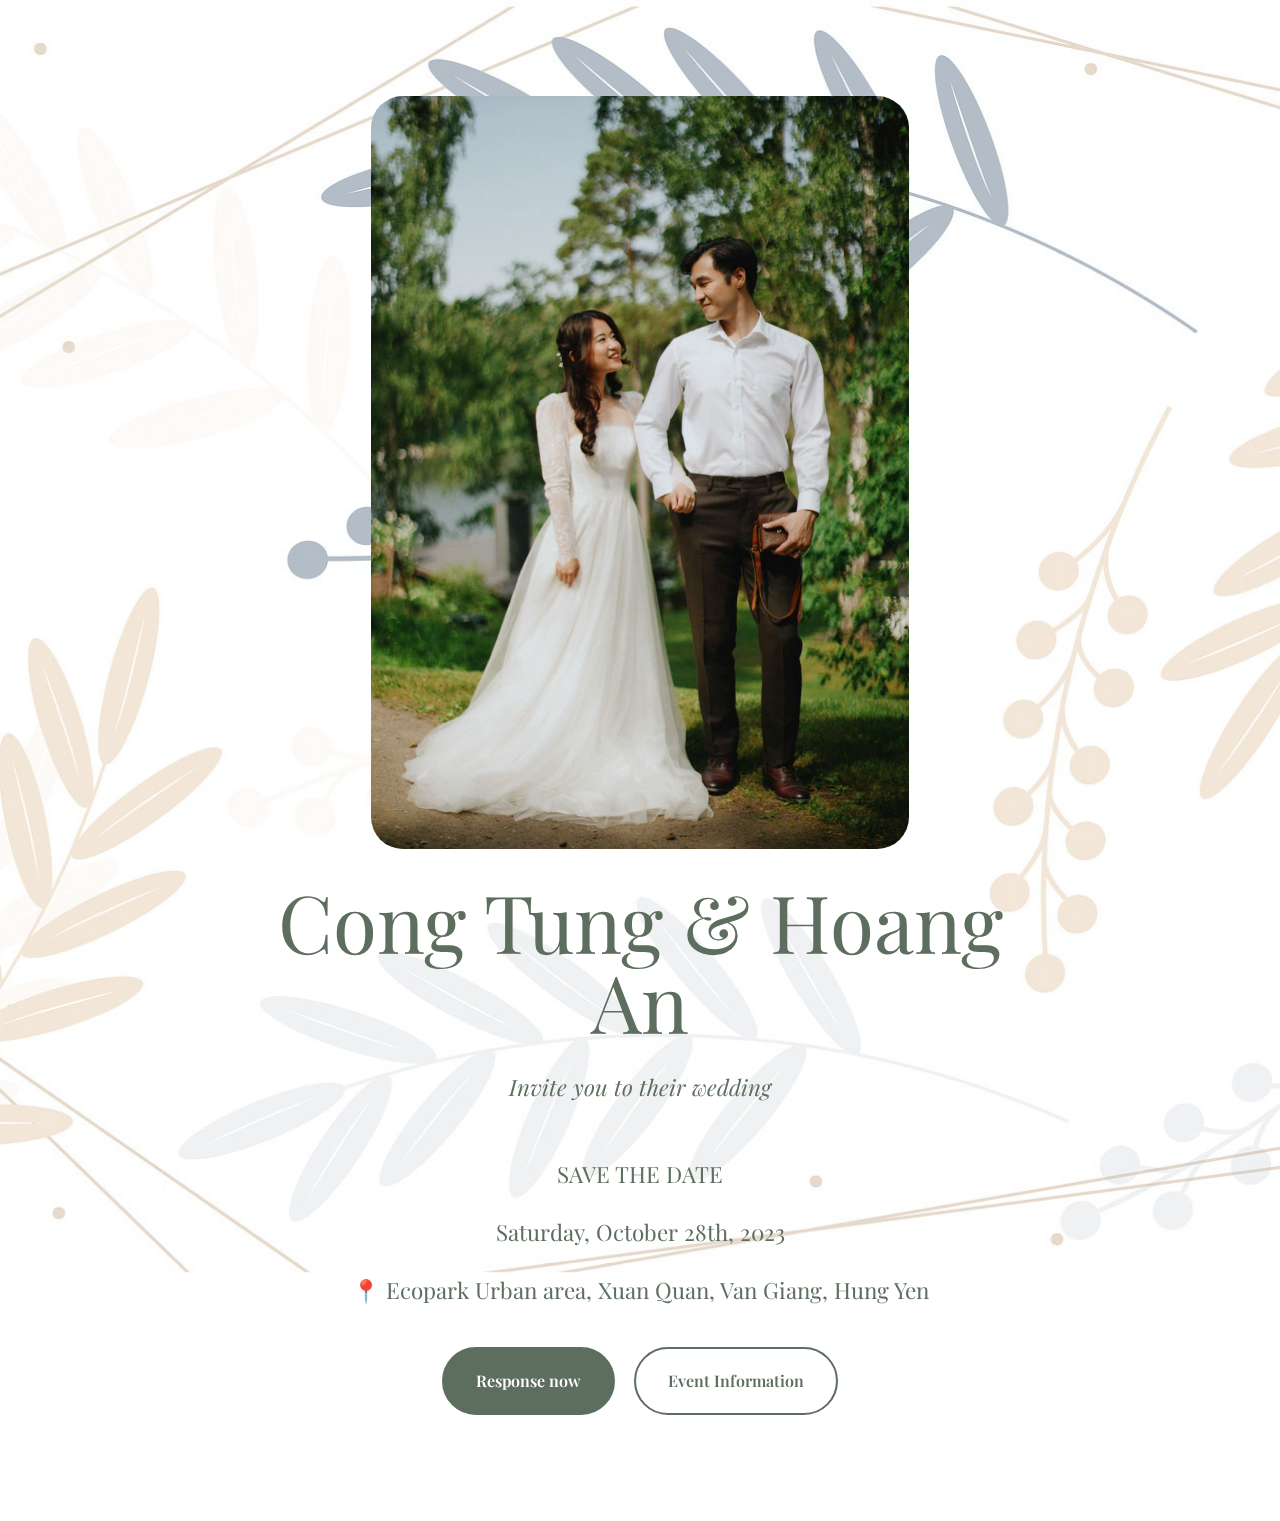
==== index.html @ 1ee9a149 "init commit" ====
<!DOCTYPE html>
<html  >
<head>
  <!-- Site made with Mobirise Website Builder v5.9.0, https://mobirise.com -->
  <meta charset="UTF-8">
  <meta http-equiv="X-UA-Compatible" content="IE=edge">
  <meta name="generator" content="Mobirise v5.9.0, mobirise.com">
  <meta name="viewport" content="width=device-width, initial-scale=1, minimum-scale=1">
  <link rel="shortcut icon" href="assets/images/146457-128x128.png" type="image/x-icon">
  <meta name="description" content="">
  
  
  <title>Frontpage</title>
  <link rel="stylesheet" href="assets/bootstrap/css/bootstrap.min.css">
  <link rel="stylesheet" href="assets/bootstrap/css/bootstrap-grid.min.css">
  <link rel="stylesheet" href="assets/bootstrap/css/bootstrap-reboot.min.css">
  <link rel="stylesheet" href="assets/parallax/jarallax.css">
  <link rel="stylesheet" href="assets/theme/css/style.css">
  <link rel="preload" href="https://fonts.googleapis.com/css?family=Playfair+Display:400,500,600,700,800,900,400i,500i,600i,700i,800i,900i&display=swap" as="style" onload="this.onload=null;this.rel='stylesheet'">
  <noscript><link rel="stylesheet" href="https://fonts.googleapis.com/css?family=Playfair+Display:400,500,600,700,800,900,400i,500i,600i,700i,800i,900i&display=swap"></noscript>
  <link rel="preload" as="style" href="assets/mobirise/css/mbr-additional.css"><link rel="stylesheet" href="assets/mobirise/css/mbr-additional.css" type="text/css">

  
  
  
</head>
<body>
  
  <section data-bs-version="5.1" class="header12 cid-tMr0xqbiCh mbr-parallax-background" id="header12-0">
  

  
  <div class="mbr-overlay" style="opacity: 0.6; background-color: rgb(255, 255, 255);"></div>

  <div class="text-center container">
    <div class="row mb-4 justify-content-center">
      <div class="col-12 col-md-6">
        <img class="w-100" src="assets/images/2023-08-08-18.47.33-915x1280.jpg" alt="">
      </div>
    </div>
    <div class="row justify-content-center">
      <div class="col-md-12 col-lg-9">
        <h1 class="mbr-section-title mbr-fonts-style mb-4 display-1">Cong Tung &amp; Hoang An</h1>
        <p class="mbr-text mbr-fonts-style mb-4 display-7"><em>
          Invite you to their wedding<br></em><br><br>SAVE THE DATE<br><br>Saturday, October 28th, 2023<br><br>📍 Ecopark Urban area, Xuan Quan, Van Giang, Hung Yen<br></p>
        <div class="mbr-section-btn mt-4"><a class="btn btn-primary display-4" href="https://mobiri.se">Response now</a> <a class="btn btn-primary-outline display-4" href="page1.html">Event Information</a></div>
      </div>
    </div>
  </div>
</section>


<script src="assets/bootstrap/js/bootstrap.bundle.min.js"></script>
  <script src="assets/parallax/jarallax.js"></script>
  <script src="assets/smoothscroll/smooth-scroll.js"></script>
  <script src="assets/ytplayer/index.js"></script>
  <script src="assets/theme/js/script.js"></script>
  
  
  
</body>
</html>
---- assets/parallax/jarallax.css ----
.jarallax {
    position: relative;
    z-index: 0;
}
.jarallax > .jarallax-img {
    position: absolute;
    object-fit: cover;
    /* support for plugin https://github.com/bfred-it/object-fit-images */
    font-family: 'object-fit: cover;';
    top: 0;
    left: 0;
    width: 100%;
    height: 100%;
    z-index: -1;
}
---- assets/theme/css/style.css ----
@charset "UTF-8";
section {
  background-color: #ffffff;
}

body {
  font-style: normal;
  line-height: 1.5;
  font-weight: 400;
  color: #232323;
  position: relative;
}

button {
  background-color: transparent;
  border-color: transparent;
}

.embla__button,
.carousel-control {
  background-color: #edefea !important;
  opacity: 0.8 !important;
  color: #464845 !important;
  border-color: #edefea !important;
}

.carousel .close,
.modalWindow .close {
  background-color: #edefea !important;
  color: #464845 !important;
  border-color: #edefea !important;
  opacity: 0.8 !important;
}

.carousel .close:hover,
.modalWindow .close:hover {
  opacity: 1 !important;
}

.carousel-indicators li {
  background-color: #edefea !important;
  border: 2px solid #464845 !important;
}

.carousel-indicators li:hover,
.carousel-indicators li:active {
  opacity: 0.8 !important;
}

.embla__button:hover,
.carousel-control:hover {
  background-color: #edefea !important;
  opacity: 1 !important;
}

.modalWindow-video-container {
  height: 80%;
}

section,
.container,
.container-fluid {
  position: relative;
  word-wrap: break-word;
}

a.mbr-iconfont:hover {
  text-decoration: none;
}

.article .lead p,
.article .lead ul,
.article .lead ol,
.article .lead pre,
.article .lead blockquote {
  margin-bottom: 0;
}

a {
  font-style: normal;
  font-weight: 400;
  cursor: pointer;
}
a, a:hover {
  text-decoration: none;
}

.mbr-section-title {
  font-style: normal;
  line-height: 1.3;
}

.mbr-section-subtitle {
  line-height: 1.3;
}

.mbr-text {
  font-style: normal;
  line-height: 1.7;
}

h1,
h2,
h3,
h4,
h5,
h6,
.display-1,
.display-2,
.display-4,
.display-5,
.display-7,
span,
p,
a {
  line-height: 1;
  word-break: break-word;
  word-wrap: break-word;
  font-weight: 400;
}

b,
strong {
  font-weight: bold;
}

input:-webkit-autofill, input:-webkit-autofill:hover, input:-webkit-autofill:focus, input:-webkit-autofill:active {
  transition-delay: 9999s;
  -webkit-transition-property: background-color, color;
  transition-property: background-color, color;
}

textarea[type=hidden] {
  display: none;
}

section {
  background-position: 50% 50%;
  background-repeat: no-repeat;
  background-size: cover;
}
section .mbr-background-video,
section .mbr-background-video-preview {
  position: absolute;
  bottom: 0;
  left: 0;
  right: 0;
  top: 0;
}

.hidden {
  visibility: hidden;
}

.mbr-z-index20 {
  z-index: 20;
}

/*! Base colors */
.mbr-white {
  color: #ffffff;
}

.mbr-black {
  color: #111111;
}

.mbr-bg-white {
  background-color: #ffffff;
}

.mbr-bg-black {
  background-color: #000000;
}

/*! Text-aligns */
.align-left {
  text-align: left;
}

.align-center {
  text-align: center;
}

.align-right {
  text-align: right;
}

/*! Font-weight  */
.mbr-light {
  font-weight: 300;
}

.mbr-regular {
  font-weight: 400;
}

.mbr-semibold {
  font-weight: 500;
}

.mbr-bold {
  font-weight: 700;
}

/*! Media  */
.media-content {
  flex-basis: 100%;
}

.media-container-row {
  display: flex;
  flex-direction: row;
  flex-wrap: wrap;
  justify-content: center;
  align-content: center;
  align-items: start;
}
.media-container-row .media-size-item {
  width: 400px;
}

.media-container-column {
  display: flex;
  flex-direction: column;
  flex-wrap: wrap;
  justify-content: center;
  align-content: center;
  align-items: stretch;
}
.media-container-column > * {
  width: 100%;
}

@media (min-width: 992px) {
  .media-container-row {
    flex-wrap: nowrap;
  }
}
figure {
  margin-bottom: 0;
  overflow: hidden;
}

figure[mbr-media-size] {
  transition: width 0.1s;
}

img,
iframe {
  display: block;
  width: 100%;
}

.card {
  background-color: transparent;
  border: none;
}

.card-box {
  width: 100%;
}

.card-img {
  text-align: center;
  flex-shrink: 0;
  -webkit-flex-shrink: 0;
}

.media {
  max-width: 100%;
  margin: 0 auto;
}

.mbr-figure {
  align-self: center;
}

.media-container > div {
  max-width: 100%;
}

.mbr-figure img,
.card-img img {
  width: 100%;
}

@media (max-width: 991px) {
  .media-size-item {
    width: auto !important;
  }
  .media {
    width: auto;
  }
  .mbr-figure {
    width: 100% !important;
  }
}
/*! Buttons */
.mbr-section-btn {
  margin-left: -0.6rem;
  margin-right: -0.6rem;
  font-size: 0;
}

.btn {
  font-weight: 600;
  border-width: 1px;
  font-style: normal;
  margin: 0.6rem 0.6rem;
  white-space: normal;
  transition: all 0.2s ease-in-out;
  display: inline-flex;
  align-items: center;
  justify-content: center;
  word-break: break-word;
}

.btn-sm {
  font-weight: 600;
  letter-spacing: 0px;
  transition: all 0.3s ease-in-out;
}

.btn-md {
  font-weight: 600;
  letter-spacing: 0px;
  transition: all 0.3s ease-in-out;
}

.btn-lg {
  font-weight: 600;
  letter-spacing: 0px;
  transition: all 0.3s ease-in-out;
}

.btn-form {
  margin: 0;
}
.btn-form:hover {
  cursor: pointer;
}

nav .mbr-section-btn {
  margin-left: 0rem;
  margin-right: 0rem;
}

/*! Btn icon margin */
.btn .mbr-iconfont,
.btn.btn-sm .mbr-iconfont {
  order: 1;
  cursor: pointer;
  margin-left: 0.5rem;
  vertical-align: sub;
}

.btn.btn-md .mbr-iconfont,
.btn.btn-md .mbr-iconfont {
  margin-left: 0.8rem;
}

.mbr-regular {
  font-weight: 400;
}

.mbr-semibold {
  font-weight: 500;
}

.mbr-bold {
  font-weight: 700;
}

[type=submit] {
  -webkit-appearance: none;
}

/*! Full-screen */
.mbr-fullscreen .mbr-overlay {
  min-height: 100vh;
}

.mbr-fullscreen {
  display: flex;
  display: -moz-flex;
  display: -ms-flex;
  display: -o-flex;
  align-items: center;
  min-height: 100vh;
  padding-top: 3rem;
  padding-bottom: 3rem;
}

/*! Map */
.map {
  height: 25rem;
  position: relative;
}
.map iframe {
  width: 100%;
  height: 100%;
}

/*! Scroll to top arrow */
.mbr-arrow-up {
  bottom: 25px;
  right: 90px;
  position: fixed;
  text-align: right;
  z-index: 5000;
  color: #ffffff;
  font-size: 22px;
}

.mbr-arrow-up a {
  background: rgba(0, 0, 0, 0.2);
  border-radius: 50%;
  color: #fff;
  display: inline-block;
  height: 60px;
  width: 60px;
  border: 2px solid #fff;
  outline-style: none !important;
  position: relative;
  text-decoration: none;
  transition: all 0.3s ease-in-out;
  cursor: pointer;
  text-align: center;
}
.mbr-arrow-up a:hover {
  background-color: rgba(0, 0, 0, 0.4);
}
.mbr-arrow-up a i {
  line-height: 60px;
}

.mbr-arrow-up-icon {
  display: block;
  color: #fff;
}

.mbr-arrow-up-icon::before {
  content: "›";
  display: inline-block;
  font-family: serif;
  font-size: 22px;
  line-height: 1;
  font-style: normal;
  position: relative;
  top: 6px;
  left: -4px;
  transform: rotate(-90deg);
}

/*! Arrow Down */
.mbr-arrow {
  position: absolute;
  bottom: 45px;
  left: 50%;
  width: 60px;
  height: 60px;
  cursor: pointer;
  background-color: rgba(80, 80, 80, 0.5);
  border-radius: 50%;
  transform: translateX(-50%);
}
@media (max-width: 767px) {
  .mbr-arrow {
    display: none;
  }
}
.mbr-arrow > a {
  display: inline-block;
  text-decoration: none;
  outline-style: none;
  animation: arrowdown 1.7s ease-in-out infinite;
  color: #ffffff;
}
.mbr-arrow > a > i {
  position: absolute;
  top: -2px;
  left: 15px;
  font-size: 2rem;
}

#scrollToTop a i::before {
  content: "";
  position: absolute;
  display: block;
  border-bottom: 2.5px solid #fff;
  border-left: 2.5px solid #fff;
  width: 27.8%;
  height: 27.8%;
  left: 50%;
  top: 51%;
  transform: translateY(-30%) translateX(-50%) rotate(135deg);
}

@keyframes arrowdown {
  0% {
    transform: translateY(0px);
  }
  50% {
    transform: translateY(-5px);
  }
  100% {
    transform: translateY(0px);
  }
}
@media (max-width: 500px) {
  .mbr-arrow-up {
    left: 0;
    right: 0;
    text-align: center;
  }
}
/*Gradients animation*/
@keyframes gradient-animation {
  from {
    background-position: 0% 100%;
    animation-timing-function: ease-in-out;
  }
  to {
    background-position: 100% 0%;
    animation-timing-function: ease-in-out;
  }
}
.bg-gradient {
  background-size: 200% 200%;
  animation: gradient-animation 5s infinite alternate;
  -webkit-animation: gradient-animation 5s infinite alternate;
}

.menu .navbar-brand {
  display: -webkit-flex;
}
.menu .navbar-brand span {
  display: flex;
  display: -webkit-flex;
}
.menu .navbar-brand .navbar-caption-wrap {
  display: -webkit-flex;
}
.menu .navbar-brand .navbar-logo img {
  display: -webkit-flex;
  width: auto;
}
@media (min-width: 768px) and (max-width: 991px) {
  .menu .navbar-toggleable-sm .navbar-nav {
    display: -ms-flexbox;
  }
}
@media (max-width: 991px) {
  .menu .navbar-collapse {
    max-height: 93.5vh;
  }
  .menu .navbar-collapse.show {
    overflow: auto;
  }
}
@media (min-width: 992px) {
  .menu .navbar-nav.nav-dropdown {
    display: -webkit-flex;
  }
  .menu .navbar-toggleable-sm .navbar-collapse {
    display: -webkit-flex !important;
  }
  .menu .collapsed .navbar-collapse {
    max-height: 93.5vh;
  }
  .menu .collapsed .navbar-collapse.show {
    overflow: auto;
  }
}
@media (max-width: 767px) {
  .menu .navbar-collapse {
    max-height: 80vh;
  }
}

.nav-link .mbr-iconfont {
  margin-right: 0.5rem;
}

.navbar {
  display: -webkit-flex;
  -webkit-flex-wrap: wrap;
  -webkit-align-items: center;
  -webkit-justify-content: space-between;
}

.navbar-collapse {
  -webkit-flex-basis: 100%;
  -webkit-flex-grow: 1;
  -webkit-align-items: center;
}

.nav-dropdown .link {
  padding: 0.667em 1.667em !important;
  margin: 0 !important;
}

.nav {
  display: -webkit-flex;
  -webkit-flex-wrap: wrap;
}

.row {
  display: -webkit-flex;
  -webkit-flex-wrap: wrap;
}

.justify-content-center {
  -webkit-justify-content: center;
}

.form-inline {
  display: -webkit-flex;
}

.card-wrapper {
  -webkit-flex: 1;
}

.carousel-control {
  z-index: 10;
  display: -webkit-flex;
}

.carousel-controls {
  display: -webkit-flex;
}

.media {
  display: -webkit-flex;
}

.form-group:focus {
  outline: none;
}

.jq-selectbox__select {
  padding: 7px 0;
  position: relative;
}

.jq-selectbox__dropdown {
  overflow: hidden;
  border-radius: 10px;
  position: absolute;
  top: 100%;
  left: 0 !important;
  width: 100% !important;
}

.jq-selectbox__trigger-arrow {
  right: 0;
  transform: translateY(-50%);
}

.jq-selectbox li {
  padding: 1.07em 0.5em;
}

input[type=range] {
  padding-left: 0 !important;
  padding-right: 0 !important;
}

.modal-dialog,
.modal-content {
  height: 100%;
}

.modal-dialog .carousel-inner {
  height: calc(100vh - 1.75rem);
}
@media (max-width: 575px) {
  .modal-dialog .carousel-inner {
    height: calc(100vh - 1rem);
  }
}

.carousel-item {
  text-align: center;
}

.carousel-item img {
  margin: auto;
}

.navbar-toggler {
  align-self: flex-start;
  padding: 0.25rem 0.75rem;
  font-size: 1.25rem;
  line-height: 1;
  background: transparent;
  border: 1px solid transparent;
  border-radius: 0.25rem;
}

.navbar-toggler:focus,
.navbar-toggler:hover {
  text-decoration: none;
  box-shadow: none;
}

.navbar-toggler-icon {
  display: inline-block;
  width: 1.5em;
  height: 1.5em;
  vertical-align: middle;
  content: "";
  background: no-repeat center center;
  background-size: 100% 100%;
}

.navbar-toggler-left {
  position: absolute;
  left: 1rem;
}

.navbar-toggler-right {
  position: absolute;
  right: 1rem;
}

.card-img {
  width: auto;
}

.menu .navbar.collapsed:not(.beta-menu) {
  flex-direction: column;
}

.carousel-item.active,
.carousel-item-next,
.carousel-item-prev {
  display: flex;
}

.note-air-layout .dropup .dropdown-menu,
.note-air-layout .navbar-fixed-bottom .dropdown .dropdown-menu {
  bottom: initial !important;
}

html,
body {
  height: auto;
  min-height: 100vh;
}

.dropup .dropdown-toggle::after {
  display: none;
}

.form-asterisk {
  font-family: initial;
  position: absolute;
  top: -2px;
  font-weight: normal;
}

.form-control-label {
  position: relative;
  cursor: pointer;
  margin-bottom: 0.357em;
  padding: 0;
}

.alert {
  color: #ffffff;
  border-radius: 0;
  border: 0;
  font-size: 1.1rem;
  line-height: 1.5;
  margin-bottom: 1.875rem;
  padding: 1.25rem;
  position: relative;
  text-align: center;
}
.alert.alert-form::after {
  background-color: inherit;
  bottom: -7px;
  content: "";
  display: block;
  height: 14px;
  left: 50%;
  margin-left: -7px;
  position: absolute;
  transform: rotate(45deg);
  width: 14px;
}

.form-control {
  background-color: #ffffff;
  background-clip: border-box;
  color: #232323;
  line-height: 1rem !important;
  height: auto;
  padding: 1.2rem 2rem;
  transition: border-color 0.25s ease 0s;
  border: 1px solid transparent !important;
  border-radius: 4px;
  box-shadow: rgba(0, 0, 0, 0.07) 0px 1px 1px 0px, rgba(0, 0, 0, 0.07) 0px 1px 3px 0px, rgba(0, 0, 0, 0.03) 0px 0px 0px 1px;
}
.form-active .form-control:invalid {
  border-color: red;
}

.row > * {
  padding-right: 1rem;
  padding-left: 1rem;
}

form .row {
  margin-left: -0.6rem;
  margin-right: -0.6rem;
}
form .row [class*=col] {
  padding-left: 0.6rem;
  padding-right: 0.6rem;
}

form .mbr-section-btn {
  padding-left: 0.6rem;
  padding-right: 0.6rem;
}

form .form-check-input {
  margin-top: 0.5;
}

textarea.form-control {
  line-height: 1.5rem !important;
}

.form-group {
  margin-bottom: 1.2rem;
}

.form-control,
form .btn {
  min-height: 48px;
}

.gdpr-block label span.textGDPR input[name=gdpr] {
  top: 7px;
}

.form-control:focus {
  box-shadow: none;
}

:focus {
  outline: none;
}

.mbr-overlay {
  background-color: #000;
  bottom: 0;
  left: 0;
  opacity: 0.5;
  position: absolute;
  right: 0;
  top: 0;
  z-index: 0;
  pointer-events: none;
}

blockquote {
  font-style: italic;
  padding: 3rem;
  font-size: 1.09rem;
  position: relative;
  border-left: 3px solid;
}

ul,
ol,
pre,
blockquote {
  margin-bottom: 2.3125rem;
}

.mt-4 {
  margin-top: 2rem !important;
}

.mb-4 {
  margin-bottom: 2rem !important;
}

.container,
.container-fluid {
  padding-left: 16px;
  padding-right: 16px;
}

.row {
  margin-left: -16px;
  margin-right: -16px;
}
.row > [class*=col] {
  padding-left: 16px;
  padding-right: 16px;
}

@media (min-width: 992px) {
  .container-fluid {
    padding-left: 32px;
    padding-right: 32px;
  }
}
@media (max-width: 991px) {
  .mbr-container {
    padding-left: 16px;
    padding-right: 16px;
  }
}
.app-video-wrapper > img {
  opacity: 1;
}

.app-video-wrapper {
  background: transparent;
}

.item {
  position: relative;
}

.dropdown-menu .dropdown-menu {
  left: 100%;
}

.dropdown-item + .dropdown-menu {
  display: none;
}

.dropdown-item:hover + .dropdown-menu,
.dropdown-menu:hover {
  display: block;
}

@media (min-aspect-ratio: 16/9) {
  .mbr-video-foreground {
    height: 300% !important;
    top: -100% !important;
  }
}
@media (max-aspect-ratio: 16/9) {
  .mbr-video-foreground {
    width: 300% !important;
    left: -100% !important;
  }
}.engine {
	position: absolute;
	text-indent: -2400px;
	text-align: center;
	padding: 0;
	top: 0;
	left: -2400px;
}
---- assets/mobirise/css/mbr-additional.css ----
.btn {
  border-width: 2px;
}
img,
.card-wrap,
.card-wrapper,
.video-wrapper,
.mbr-figure iframe,
.google-map iframe,
.slide-content,
.plan,
.card,
.item-wrapper {
  border-radius: 2rem !important;
}
.video-wrapper {
  overflow: hidden;
}
body {
  font-family: Inter Tight;
}
.display-1 {
  font-family: 'Playfair Display', serif;
  font-size: 5rem;
  line-height: 1;
}
.display-1 > .mbr-iconfont {
  font-size: 6.25rem;
}
.display-2 {
  font-family: 'Playfair Display', serif;
  font-size: 4rem;
  line-height: 1;
}
.display-2 > .mbr-iconfont {
  font-size: 5rem;
}
.display-4 {
  font-family: 'Playfair Display', serif;
  font-size: 1rem;
  line-height: 1.5;
}
.display-4 > .mbr-iconfont {
  font-size: 1.25rem;
}
.display-5 {
  font-family: 'Playfair Display', serif;
  font-size: 2.5rem;
  line-height: 1.5;
}
.display-5 > .mbr-iconfont {
  font-size: 3.125rem;
}
.display-7 {
  font-family: 'Playfair Display', serif;
  font-size: 1.4rem;
  line-height: 1.3;
}
.display-7 > .mbr-iconfont {
  font-size: 1.75rem;
}
/* ---- Fluid typography for mobile devices ---- */
/* 1.4 - font scale ratio ( bootstrap == 1.42857 ) */
/* 100vw - current viewport width */
/* (48 - 20)  48 == 48rem == 768px, 20 == 20rem == 320px(minimal supported viewport) */
/* 0.65 - min scale variable, may vary */
@media (max-width: 992px) {
  .display-1 {
    font-size: 4rem;
  }
}
@media (max-width: 768px) {
  .display-1 {
    font-size: 3.5rem;
    font-size: calc( 2.4rem + (5 - 2.4) * ((100vw - 20rem) / (48 - 20)));
    line-height: calc( 1.1 * (2.4rem + (5 - 2.4) * ((100vw - 20rem) / (48 - 20))));
  }
  .display-2 {
    font-size: 3.2rem;
    font-size: calc( 2.05rem + (4 - 2.05) * ((100vw - 20rem) / (48 - 20)));
    line-height: calc( 1.3 * (2.05rem + (4 - 2.05) * ((100vw - 20rem) / (48 - 20))));
  }
  .display-4 {
    font-size: 0.8rem;
    font-size: calc( 1rem + (1 - 1) * ((100vw - 20rem) / (48 - 20)));
    line-height: calc( 1.4 * (1rem + (1 - 1) * ((100vw - 20rem) / (48 - 20))));
  }
  .display-5 {
    font-size: 2rem;
    font-size: calc( 1.525rem + (2.5 - 1.525) * ((100vw - 20rem) / (48 - 20)));
    line-height: calc( 1.4 * (1.525rem + (2.5 - 1.525) * ((100vw - 20rem) / (48 - 20))));
  }
  .display-7 {
    font-size: 1.12rem;
    font-size: calc( 1.14rem + (1.4 - 1.14) * ((100vw - 20rem) / (48 - 20)));
    line-height: calc( 1.4 * (1.14rem + (1.4 - 1.14) * ((100vw - 20rem) / (48 - 20))));
  }
}
/* Buttons */
.btn {
  padding: 1.25rem 2rem;
  border-radius: 4px;
}
@media (max-width: 767px) {
  .btn {
    padding: 0.75rem 1.5rem;
  }
}
.btn-sm {
  padding: 0.6rem 1.2rem;
  border-radius: 4px;
}
.btn-md {
  padding: 0.6rem 1.2rem;
  border-radius: 4px;
}
.btn-lg {
  padding: 1.25rem 2rem;
  border-radius: 4px;
}
.bg-primary {
  background-color: #5d6e5f !important;
}
.bg-success {
  background-color: #3a341c !important;
}
.bg-info {
  background-color: #320707 !important;
}
.bg-warning {
  background-color: #a0e2e1 !important;
}
.bg-danger {
  background-color: #ffea64 !important;
}
.btn-primary,
.btn-primary:active {
  background-color: #5d6e5f !important;
  border-color: #5d6e5f !important;
  color: #ffffff !important;
  box-shadow: none;
}
.btn-primary:hover,
.btn-primary:focus,
.btn-primary.focus,
.btn-primary.active {
  color: inherit;
  background-color: #748a77 !important;
  border-color: #748a77 !important;
  box-shadow: none;
}
.btn-primary.disabled,
.btn-primary:disabled {
  color: #ffffff !important;
  background-color: #748a77 !important;
  border-color: #748a77 !important;
}
.btn-secondary,
.btn-secondary:active {
  background-color: #ffd7ef !important;
  border-color: #ffd7ef !important;
  color: #d70081 !important;
  box-shadow: none;
}
.btn-secondary:hover,
.btn-secondary:focus,
.btn-secondary.focus,
.btn-secondary.active {
  color: inherit;
  background-color: #ffffff !important;
  border-color: #ffffff !important;
  box-shadow: none;
}
.btn-secondary.disabled,
.btn-secondary:disabled {
  color: #d70081 !important;
  background-color: #ffffff !important;
  border-color: #ffffff !important;
}
.btn-info,
.btn-info:active {
  background-color: #320707 !important;
  border-color: #320707 !important;
  color: #ffffff !important;
  box-shadow: none;
}
.btn-info:hover,
.btn-info:focus,
.btn-info.focus,
.btn-info.active {
  color: inherit;
  background-color: #5f0d0d !important;
  border-color: #5f0d0d !important;
  box-shadow: none;
}
.btn-info.disabled,
.btn-info:disabled {
  color: #ffffff !important;
  background-color: #5f0d0d !important;
  border-color: #5f0d0d !important;
}
.btn-success,
.btn-success:active {
  background-color: #3a341c !important;
  border-color: #3a341c !important;
  color: #ffffff !important;
  box-shadow: none;
}
.btn-success:hover,
.btn-success:focus,
.btn-success.focus,
.btn-success.active {
  color: inherit;
  background-color: #5c532d !important;
  border-color: #5c532d !important;
  box-shadow: none;
}
.btn-success.disabled,
.btn-success:disabled {
  color: #ffffff !important;
  background-color: #5c532d !important;
  border-color: #5c532d !important;
}
.btn-warning,
.btn-warning:active {
  background-color: #a0e2e1 !important;
  border-color: #a0e2e1 !important;
  color: #1f6463 !important;
  box-shadow: none;
}
.btn-warning:hover,
.btn-warning:focus,
.btn-warning.focus,
.btn-warning.active {
  color: inherit;
  background-color: #c7eeed !important;
  border-color: #c7eeed !important;
  box-shadow: none;
}
.btn-warning.disabled,
.btn-warning:disabled {
  color: #1f6463 !important;
  background-color: #c7eeed !important;
  border-color: #c7eeed !important;
}
.btn-danger,
.btn-danger:active {
  background-color: #ffea64 !important;
  border-color: #ffea64 !important;
  color: #645600 !important;
  box-shadow: none;
}
.btn-danger:hover,
.btn-danger:focus,
.btn-danger.focus,
.btn-danger.active {
  color: inherit;
  background-color: #fff197 !important;
  border-color: #fff197 !important;
  box-shadow: none;
}
.btn-danger.disabled,
.btn-danger:disabled {
  color: #645600 !important;
  background-color: #fff197 !important;
  border-color: #fff197 !important;
}
.btn-white,
.btn-white:active {
  background-color: #eff0ec !important;
  border-color: #eff0ec !important;
  color: #757b62 !important;
  box-shadow: none;
}
.btn-white:hover,
.btn-white:focus,
.btn-white.focus,
.btn-white.active {
  color: inherit;
  background-color: #ffffff !important;
  border-color: #ffffff !important;
  box-shadow: none;
}
.btn-white.disabled,
.btn-white:disabled {
  color: #757b62 !important;
  background-color: #ffffff !important;
  border-color: #ffffff !important;
}
.btn-black,
.btn-black:active {
  background-color: #232323 !important;
  border-color: #232323 !important;
  color: #ffffff !important;
  box-shadow: none;
}
.btn-black:hover,
.btn-black:focus,
.btn-black.focus,
.btn-black.active {
  color: inherit;
  background-color: #3d3d3d !important;
  border-color: #3d3d3d !important;
  box-shadow: none;
}
.btn-black.disabled,
.btn-black:disabled {
  color: #ffffff !important;
  background-color: #3d3d3d !important;
  border-color: #3d3d3d !important;
}
.btn-primary-outline,
.btn-primary-outline:active {
  background-color: transparent !important;
  border-color: #5d6e5f;
  color: #5d6e5f;
}
.btn-primary-outline:hover,
.btn-primary-outline:focus,
.btn-primary-outline.focus,
.btn-primary-outline.active {
  color: #353f36 !important;
  background-color: transparent !important;
  border-color: #353f36 !important;
  box-shadow: none !important;
}
.btn-primary-outline.disabled,
.btn-primary-outline:disabled {
  color: #ffffff !important;
  background-color: #5d6e5f !important;
  border-color: #5d6e5f !important;
}
.btn-secondary-outline,
.btn-secondary-outline:active {
  background-color: transparent !important;
  border-color: #ffd7ef;
  color: #ffd7ef;
}
.btn-secondary-outline:hover,
.btn-secondary-outline:focus,
.btn-secondary-outline.focus,
.btn-secondary-outline.active {
  color: #ff80cc !important;
  background-color: transparent !important;
  border-color: #ff80cc !important;
  box-shadow: none !important;
}
.btn-secondary-outline.disabled,
.btn-secondary-outline:disabled {
  color: #d70081 !important;
  background-color: #ffd7ef !important;
  border-color: #ffd7ef !important;
}
.btn-info-outline,
.btn-info-outline:active {
  background-color: transparent !important;
  border-color: #320707;
  color: #320707;
}
.btn-info-outline:hover,
.btn-info-outline:focus,
.btn-info-outline.focus,
.btn-info-outline.active {
  color: #000000 !important;
  background-color: transparent !important;
  border-color: #000000 !important;
  box-shadow: none !important;
}
.btn-info-outline.disabled,
.btn-info-outline:disabled {
  color: #ffffff !important;
  background-color: #320707 !important;
  border-color: #320707 !important;
}
.btn-success-outline,
.btn-success-outline:active {
  background-color: transparent !important;
  border-color: #3a341c;
  color: #3a341c;
}
.btn-success-outline:hover,
.btn-success-outline:focus,
.btn-success-outline.focus,
.btn-success-outline.active {
  color: #000000 !important;
  background-color: transparent !important;
  border-color: #000000 !important;
  box-shadow: none !important;
}
.btn-success-outline.disabled,
.btn-success-outline:disabled {
  color: #ffffff !important;
  background-color: #3a341c !important;
  border-color: #3a341c !important;
}
.btn-warning-outline,
.btn-warning-outline:active {
  background-color: transparent !important;
  border-color: #a0e2e1;
  color: #a0e2e1;
}
.btn-warning-outline:hover,
.btn-warning-outline:focus,
.btn-warning-outline.focus,
.btn-warning-outline.active {
  color: #5ececc !important;
  background-color: transparent !important;
  border-color: #5ececc !important;
  box-shadow: none !important;
}
.btn-warning-outline.disabled,
.btn-warning-outline:disabled {
  color: #1f6463 !important;
  background-color: #a0e2e1 !important;
  border-color: #a0e2e1 !important;
}
.btn-danger-outline,
.btn-danger-outline:active {
  background-color: transparent !important;
  border-color: #ffea64;
  color: #ffea64;
}
.btn-danger-outline:hover,
.btn-danger-outline:focus,
.btn-danger-outline.focus,
.btn-danger-outline.active {
  color: #ffde0d !important;
  background-color: transparent !important;
  border-color: #ffde0d !important;
  box-shadow: none !important;
}
.btn-danger-outline.disabled,
.btn-danger-outline:disabled {
  color: #645600 !important;
  background-color: #ffea64 !important;
  border-color: #ffea64 !important;
}
.btn-black-outline,
.btn-black-outline:active {
  background-color: transparent !important;
  border-color: #232323;
  color: #232323;
}
.btn-black-outline:hover,
.btn-black-outline:focus,
.btn-black-outline.focus,
.btn-black-outline.active {
  color: #000000 !important;
  background-color: transparent !important;
  border-color: #000000 !important;
  box-shadow: none !important;
}
.btn-black-outline.disabled,
.btn-black-outline:disabled {
  color: #ffffff !important;
  background-color: #232323 !important;
  border-color: #232323 !important;
}
.btn-white-outline,
.btn-white-outline:active {
  background-color: transparent !important;
  border-color: #fafafa;
  color: #fafafa;
}
.btn-white-outline:hover,
.btn-white-outline:focus,
.btn-white-outline.focus,
.btn-white-outline.active {
  color: #cfcfcf !important;
  background-color: transparent !important;
  border-color: #cfcfcf !important;
  box-shadow: none !important;
}
.btn-white-outline.disabled,
.btn-white-outline:disabled {
  color: #7a7a7a !important;
  background-color: #fafafa !important;
  border-color: #fafafa !important;
}
.text-primary {
  color: #5d6e5f !important;
}
.text-secondary {
  color: #ffd7ef !important;
}
.text-success {
  color: #3a341c !important;
}
.text-info {
  color: #320707 !important;
}
.text-warning {
  color: #a0e2e1 !important;
}
.text-danger {
  color: #ffea64 !important;
}
.text-white {
  color: #fafafa !important;
}
.text-black {
  color: #232323 !important;
}
a.text-primary:hover,
a.text-primary:focus,
a.text-primary.active {
  color: #2e372f !important;
}
a.text-secondary:hover,
a.text-secondary:focus,
a.text-secondary.active {
  color: #ff71c6 !important;
}
a.text-success:hover,
a.text-success:focus,
a.text-success.active {
  color: #000000 !important;
}
a.text-info:hover,
a.text-info:focus,
a.text-info.active {
  color: #000000 !important;
}
a.text-warning:hover,
a.text-warning:focus,
a.text-warning.active {
  color: #52cac8 !important;
}
a.text-danger:hover,
a.text-danger:focus,
a.text-danger.active {
  color: #fddb00 !important;
}
a.text-white:hover,
a.text-white:focus,
a.text-white.active {
  color: #c7c7c7 !important;
}
a.text-black:hover,
a.text-black:focus,
a.text-black.active {
  color: #000000 !important;
}
a[class*="text-"]:not(.nav-link):not(.dropdown-item):not([role]):not(.navbar-caption) {
  position: relative;
  background-image: transparent;
  background-size: 10000px 2px;
  background-repeat: no-repeat;
  background-position: 0px 1.2em;
  background-position: -10000px 1.2em;
}
a[class*="text-"]:not(.nav-link):not(.dropdown-item):not([role]):not(.navbar-caption):hover {
  transition: background-position 2s ease-in-out;
  background-image: linear-gradient(currentColor 50%, currentColor 50%);
  background-position: 0px 1.2em;
}
.nav-tabs .nav-link.active {
  color: #5d6e5f;
}
.nav-tabs .nav-link:not(.active) {
  color: #232323;
}
.alert-success {
  background-color: #70c770;
}
.alert-info {
  background-color: #320707;
}
.alert-warning {
  background-color: #a0e2e1;
}
.alert-danger {
  background-color: #ffea64;
}
.mbr-section-btn .btn:not(.btn-form) {
  border-radius: 100px;
}
.mbr-gallery-filter li a {
  border-radius: 100px !important;
}
.mbr-gallery-filter li.active .btn {
  background-color: #5d6e5f;
  border-color: #5d6e5f;
  color: #ffffff;
}
.mbr-gallery-filter li.active .btn:focus {
  box-shadow: none;
}
.nav-tabs .nav-link {
  border-radius: 100px !important;
}
a,
a:hover {
  color: #5d6e5f;
}
.mbr-plan-header.bg-primary .mbr-plan-subtitle,
.mbr-plan-header.bg-primary .mbr-plan-price-desc {
  color: #9eada0;
}
.mbr-plan-header.bg-success .mbr-plan-subtitle,
.mbr-plan-header.bg-success .mbr-plan-price-desc {
  color: #c0b27c;
}
.mbr-plan-header.bg-info .mbr-plan-subtitle,
.mbr-plan-header.bg-info .mbr-plan-price-desc {
  color: #f3abab;
}
.mbr-plan-header.bg-warning .mbr-plan-subtitle,
.mbr-plan-header.bg-warning .mbr-plan-price-desc {
  color: #ffffff;
}
.mbr-plan-header.bg-danger .mbr-plan-subtitle,
.mbr-plan-header.bg-danger .mbr-plan-price-desc {
  color: #ffffff;
}
/* Scroll to top button*/
.scrollToTop_wraper {
  display: none;
}
.form-control {
  font-family: 'Playfair Display', serif;
  font-size: 1.4rem;
  line-height: 1.3;
  font-weight: 400;
  border-radius: 100px !important;
}
.form-control > .mbr-iconfont {
  font-size: 1.75rem;
}
.form-control:hover,
.form-control:focus {
  box-shadow: rgba(0, 0, 0, 0.07) 0px 1px 1px 0px, rgba(0, 0, 0, 0.07) 0px 1px 3px 0px, rgba(0, 0, 0, 0.03) 0px 0px 0px 1px;
  border-color: #5d6e5f !important;
}
.form-control:-webkit-input-placeholder {
  font-family: 'Playfair Display', serif;
  font-size: 1.4rem;
  line-height: 1.3;
  font-weight: 400;
}
.form-control:-webkit-input-placeholder > .mbr-iconfont {
  font-size: 1.75rem;
}
blockquote {
  border-color: #5d6e5f;
}
/* Forms */
.mbr-form .input-group-btn .btn {
  border-radius: 100px !important;
}
.mbr-form .input-group-btn .btn:hover {
  box-shadow: 0 10px 40px 0 rgba(0, 0, 0, 0.2);
}
.mbr-form .input-group-btn button[type="submit"] {
  border-radius: 100px !important;
  padding: 1rem 3rem;
}
.mbr-form .input-group-btn button[type="submit"]:hover {
  box-shadow: 0 10px 40px 0 rgba(0, 0, 0, 0.2);
}
.jq-selectbox li:hover,
.jq-selectbox li.selected {
  background-color: #5d6e5f;
  color: #ffffff;
}
.jq-number__spin {
  transition: 0.25s ease;
}
.jq-number__spin:hover {
  border-color: #5d6e5f;
}
.jq-selectbox .jq-selectbox__trigger-arrow,
.jq-number__spin.minus:after,
.jq-number__spin.plus:after {
  transition: 0.4s;
  border-top-color: #232323;
  border-bottom-color: #232323;
}
.jq-selectbox:hover .jq-selectbox__trigger-arrow,
.jq-number__spin.minus:hover:after,
.jq-number__spin.plus:hover:after {
  border-top-color: #5d6e5f;
  border-bottom-color: #5d6e5f;
}
.xdsoft_datetimepicker .xdsoft_calendar td.xdsoft_default,
.xdsoft_datetimepicker .xdsoft_calendar td.xdsoft_current,
.xdsoft_datetimepicker .xdsoft_timepicker .xdsoft_time_box > div > div.xdsoft_current {
  color: #ffffff !important;
  background-color: #5d6e5f !important;
  box-shadow: none !important;
}
.xdsoft_datetimepicker .xdsoft_calendar td:hover,
.xdsoft_datetimepicker .xdsoft_timepicker .xdsoft_time_box > div > div:hover {
  color: #000000 !important;
  background: #ffd7ef !important;
  box-shadow: none !important;
}
.lazy-bg {
  background-image: none !important;
}
.lazy-placeholder:not(section),
.lazy-none {
  display: block;
  position: relative;
  padding-bottom: 56.25%;
  width: 100%;
  height: auto;
}
iframe.lazy-placeholder,
.lazy-placeholder:after {
  content: '';
  position: absolute;
  width: 200px;
  height: 200px;
  background: transparent no-repeat center;
  background-size: contain;
  top: 50%;
  left: 50%;
  transform: translateX(-50%) translateY(-50%);
  background-image: url("data:image/svg+xml;charset=UTF-8,%3csvg width='32' height='32' viewBox='0 0 64 64' xmlns='http://www.w3.org/2000/svg' stroke='%235d6e5f' %3e%3cg fill='none' fill-rule='evenodd'%3e%3cg transform='translate(16 16)' stroke-width='2'%3e%3ccircle stroke-opacity='.5' cx='16' cy='16' r='16'/%3e%3cpath d='M32 16c0-9.94-8.06-16-16-16'%3e%3canimateTransform attributeName='transform' type='rotate' from='0 16 16' to='360 16 16' dur='1s' repeatCount='indefinite'/%3e%3c/path%3e%3c/g%3e%3c/g%3e%3c/svg%3e");
}
section.lazy-placeholder:after {
  opacity: 0.5;
}
body {
  overflow-x: hidden;
}
a {
  transition: color 0.6s;
}
.cid-tMr0xqbiCh {
  padding-top: 6rem;
  padding-bottom: 6rem;
  background-image: url("../../../assets/images/mbr-1920x1280.jpg");
}
.cid-tMr0xqbiCh .mbr-fallback-image.disabled {
  display: none;
}
.cid-tMr0xqbiCh .mbr-fallback-image {
  display: block;
  background-size: cover;
  background-position: center center;
  width: 100%;
  height: 100%;
  position: absolute;
  top: 0;
}
.cid-tMr0xqbiCh .mbr-section-title {
  color: #5d6e5f;
}
.cid-tMr0xqbiCh .mbr-text,
.cid-tMr0xqbiCh .mbr-section-btn {
  color: #5d6e5f;
}
.cid-tMrcsbmBo6 {
  padding-top: 6rem;
  padding-bottom: 6rem;
  background-image: url("../../../assets/images/mbr-1371x1920.png");
}
.cid-tMrcsbmBo6 .mbr-fallback-image.disabled {
  display: none;
}
.cid-tMrcsbmBo6 .mbr-fallback-image {
  display: block;
  background-size: cover;
  background-position: center center;
  width: 100%;
  height: 100%;
  position: absolute;
  top: 0;
}
.cid-tMrcsbmBo6 .timeline-element {
  position: relative;
}
.cid-tMrcsbmBo6 .image-wrapper img {
  width: 100%;
  object-fit: cover;
}
.cid-tMrcsbmBo6 .iconBackground {
  position: absolute;
  width: 20px;
  height: 20px;
  border-radius: 50%;
  border: 2px solid #5d6e5f;
  top: 30px;
  margin-left: -9px;
  padding: 0;
}
@media (max-width: 767px) {
  .cid-tMrcsbmBo6 .iconBackground {
    left: 15px;
  }
}
@media (min-width: 768px) {
  .cid-tMrcsbmBo6 .iconBackground {
    left: 50%;
  }
}
.cid-tMrcsbmBo6 .row:after {
  content: "";
  position: absolute;
  background-color: #5d6e5f;
  width: 2px;
  top: 50px;
  height: calc(100% - 10px);
}
@media (max-width: 767px) {
  .cid-tMrcsbmBo6 .row:after {
    left: 15px;
  }
}
@media (min-width: 768px) {
  .cid-tMrcsbmBo6 .row:after {
    left: 50%;
  }
}
.cid-tMrcsbmBo6 .row:nth-child(odd) .mbr-timeline-date {
  text-align: right;
}
@media (max-width: 767px) {
  .cid-tMrcsbmBo6 .row:nth-child(even) {
    flex-direction: column-reverse;
  }
}
@media (max-width: 767px) {
  .cid-tMrcsbmBo6 .timeline-date-wrapper,
  .cid-tMrcsbmBo6 .timeline-text-wrapper {
    padding: 0rem;
    padding-left: 2rem;
  }
  .cid-tMrcsbmBo6 .mbr-timeline-date {
    text-align: left !important;
  }
}
@media (max-width: 991px) and (min-width: 768px) {
  .cid-tMrcsbmBo6 .timeline-date-wrapper,
  .cid-tMrcsbmBo6 .timeline-text-wrapper {
    padding: 1rem;
  }
}
@media (min-width: 992px) {
  .cid-tMrcsbmBo6 .timeline-date-wrapper,
  .cid-tMrcsbmBo6 .timeline-text-wrapper {
    padding: 2rem;
  }
}
.cid-tMrcsbmBo6 .mbr-section-title {
  color: #5d6e5f;
}
.cid-tMrcsbmBo6 .mbr-section-subtitle {
  color: #5d6e5f;
}
.cid-tMrcsbmBo6 .mbr-timeline-title {
  color: #5d6e5f;
}
.cid-tMrcsbmBo6 .mbr-timeline-date {
  color: #5d6e5f;
}
.cid-tMrcsbmBo6 .mbr-text {
  color: #5d6e5f;
}
.cid-tMrlQVRBQr {
  background-image: url("../../../assets/images/mbr-1920x1384.jpg");
}
.cid-tMrlQVRBQr .mbr-fallback-image.disabled {
  display: none;
}
.cid-tMrlQVRBQr .mbr-fallback-image {
  display: block;
  background-size: cover;
  background-position: center center;
  width: 100%;
  height: 100%;
  position: absolute;
  top: 0;
}
@media (max-width: 991px) {
  .cid-tMrlQVRBQr .image-wrapper {
    margin-bottom: 1rem;
  }
}
.cid-tMrlQVRBQr img {
  width: 100%;
}
@media (min-width: 992px) {
  .cid-tMrlQVRBQr .text-wrapper {
    padding: 2rem;
  }
}
.cid-tMrlQVRBQr .mbr-section-title {
  color: #5d6e5f;
}
.cid-tMrlQVRBQr .mbr-text {
  color: #5d6e5f;
}
.cid-tMrlQVRBQr .mbr-description {
  color: #5d6e5f;
}
.cid-tMrpoWAzRN {
  background-image: url("../../../assets/images/mbr-1920x1920.jpg");
}
.cid-tMrpoWAzRN .mbr-fallback-image.disabled {
  display: none;
}
.cid-tMrpoWAzRN .mbr-fallback-image {
  display: block;
  background-size: cover;
  background-position: center center;
  width: 100%;
  height: 100%;
  position: absolute;
  top: 0;
}
@media (max-width: 991px) {
  .cid-tMrpoWAzRN .image-wrapper {
    margin-bottom: 1rem;
  }
}
.cid-tMrpoWAzRN .row {
  flex-direction: row-reverse;
}
.cid-tMrpoWAzRN img {
  width: 100%;
}
@media (min-width: 992px) {
  .cid-tMrpoWAzRN .text-wrapper {
    padding: 2rem;
  }
}
.cid-tMrpoWAzRN .mbr-section-title {
  color: #5d6e5f;
}
.cid-tMrpoWAzRN .mbr-text {
  color: #5d6e5f;
}
.cid-tMrqhCDvfT {
  padding-top: 5rem;
  padding-bottom: 5rem;
  background-image: url("../../../assets/images/mbr-1-1920x1384.jpg");
}
.cid-tMrqhCDvfT .mbr-fallback-image.disabled {
  display: none;
}
.cid-tMrqhCDvfT .mbr-fallback-image {
  display: block;
  background-size: cover;
  background-position: center center;
  width: 100%;
  height: 100%;
  position: absolute;
  top: 0;
}
.cid-tMrqhCDvfT .google-map {
  height: 350px;
  position: relative;
}
.cid-tMrqhCDvfT .google-map iframe {
  height: 100%;
  width: 100%;
}
.cid-tMrqhCDvfT .google-map [data-state-details] {
  color: #6b6763;
  height: 1.5em;
  margin-top: -0.75em;
  padding-left: 1.25rem;
  padding-right: 1.25rem;
  position: absolute;
  text-align: center;
  top: 50%;
  width: 100%;
}
.cid-tMrqhCDvfT .google-map[data-state] {
  background: #e9e5dc;
}
.cid-tMrqhCDvfT .google-map[data-state="loading"] [data-state-details] {
  display: none;
}
.cid-tMrqhCDvfT .mbr-section-title {
  color: #5d6e5f;
}
.cid-tMrqhCDvfT .mbr-section-subtitle {
  color: #5d6e5f;
}
.cid-tMrrDvZITb {
  display: flex;
  background-image: url("../../../assets/images/2023-08-09-08.21.28-1024x1280.jpg");
}
.cid-tMrrDvZITb .mbr-overlay {
  background-color: #232323;
  opacity: 0.5;
}
.cid-tMrrDvZITb .content-wrap {
  padding: 5rem 1rem;
}
@media (min-width: 768px) {
  .cid-tMrrDvZITb {
    align-items: center;
  }
  .cid-tMrrDvZITb .row {
    justify-content: center;
  }
}
@media (max-width: 991px) and (min-width: 768px) {
  .cid-tMrrDvZITb .content-wrap {
    min-width: 50%;
  }
}
@media (max-width: 767px) {
  .cid-tMrrDvZITb {
    -webkit-align-items: center;
    align-items: center;
  }
  .cid-tMrrDvZITb .mbr-row {
    -webkit-justify-content: center;
    justify-content: center;
  }
  .cid-tMrrDvZITb .content-wrap {
    width: 100%;
  }
}
.cid-tMrrDvZITb .mbr-section-title {
  text-align: center;
}
.cid-tMrrDvZITb .mbr-text,
.cid-tMrrDvZITb .mbr-section-btn {
  text-align: center;
}
---- assets/mobirise/css/mbr-additional.css ----
.btn {
  border-width: 2px;
}
img,
.card-wrap,
.card-wrapper,
.video-wrapper,
.mbr-figure iframe,
.google-map iframe,
.slide-content,
.plan,
.card,
.item-wrapper {
  border-radius: 2rem !important;
}
.video-wrapper {
  overflow: hidden;
}
body {
  font-family: Inter Tight;
}
.display-1 {
  font-family: 'Playfair Display', serif;
  font-size: 5rem;
  line-height: 1;
}
.display-1 > .mbr-iconfont {
  font-size: 6.25rem;
}
.display-2 {
  font-family: 'Playfair Display', serif;
  font-size: 4rem;
  line-height: 1;
}
.display-2 > .mbr-iconfont {
  font-size: 5rem;
}
.display-4 {
  font-family: 'Playfair Display', serif;
  font-size: 1rem;
  line-height: 1.5;
}
.display-4 > .mbr-iconfont {
  font-size: 1.25rem;
}
.display-5 {
  font-family: 'Playfair Display', serif;
  font-size: 2.5rem;
  line-height: 1.5;
}
.display-5 > .mbr-iconfont {
  font-size: 3.125rem;
}
.display-7 {
  font-family: 'Playfair Display', serif;
  font-size: 1.4rem;
  line-height: 1.3;
}
.display-7 > .mbr-iconfont {
  font-size: 1.75rem;
}
/* ---- Fluid typography for mobile devices ---- */
/* 1.4 - font scale ratio ( bootstrap == 1.42857 ) */
/* 100vw - current viewport width */
/* (48 - 20)  48 == 48rem == 768px, 20 == 20rem == 320px(minimal supported viewport) */
/* 0.65 - min scale variable, may vary */
@media (max-width: 992px) {
  .display-1 {
    font-size: 4rem;
  }
}
@media (max-width: 768px) {
  .display-1 {
    font-size: 3.5rem;
    font-size: calc( 2.4rem + (5 - 2.4) * ((100vw - 20rem) / (48 - 20)));
    line-height: calc( 1.1 * (2.4rem + (5 - 2.4) * ((100vw - 20rem) / (48 - 20))));
  }
  .display-2 {
    font-size: 3.2rem;
    font-size: calc( 2.05rem + (4 - 2.05) * ((100vw - 20rem) / (48 - 20)));
    line-height: calc( 1.3 * (2.05rem + (4 - 2.05) * ((100vw - 20rem) / (48 - 20))));
  }
  .display-4 {
    font-size: 0.8rem;
    font-size: calc( 1rem + (1 - 1) * ((100vw - 20rem) / (48 - 20)));
    line-height: calc( 1.4 * (1rem + (1 - 1) * ((100vw - 20rem) / (48 - 20))));
  }
  .display-5 {
    font-size: 2rem;
    font-size: calc( 1.525rem + (2.5 - 1.525) * ((100vw - 20rem) / (48 - 20)));
    line-height: calc( 1.4 * (1.525rem + (2.5 - 1.525) * ((100vw - 20rem) / (48 - 20))));
  }
  .display-7 {
    font-size: 1.12rem;
    font-size: calc( 1.14rem + (1.4 - 1.14) * ((100vw - 20rem) / (48 - 20)));
    line-height: calc( 1.4 * (1.14rem + (1.4 - 1.14) * ((100vw - 20rem) / (48 - 20))));
  }
}
/* Buttons */
.btn {
  padding: 1.25rem 2rem;
  border-radius: 4px;
}
@media (max-width: 767px) {
  .btn {
    padding: 0.75rem 1.5rem;
  }
}
.btn-sm {
  padding: 0.6rem 1.2rem;
  border-radius: 4px;
}
.btn-md {
  padding: 0.6rem 1.2rem;
  border-radius: 4px;
}
.btn-lg {
  padding: 1.25rem 2rem;
  border-radius: 4px;
}
.bg-primary {
  background-color: #5d6e5f !important;
}
.bg-success {
  background-color: #3a341c !important;
}
.bg-info {
  background-color: #320707 !important;
}
.bg-warning {
  background-color: #a0e2e1 !important;
}
.bg-danger {
  background-color: #ffea64 !important;
}
.btn-primary,
.btn-primary:active {
  background-color: #5d6e5f !important;
  border-color: #5d6e5f !important;
  color: #ffffff !important;
  box-shadow: none;
}
.btn-primary:hover,
.btn-primary:focus,
.btn-primary.focus,
.btn-primary.active {
  color: inherit;
  background-color: #748a77 !important;
  border-color: #748a77 !important;
  box-shadow: none;
}
.btn-primary.disabled,
.btn-primary:disabled {
  color: #ffffff !important;
  background-color: #748a77 !important;
  border-color: #748a77 !important;
}
.btn-secondary,
.btn-secondary:active {
  background-color: #ffd7ef !important;
  border-color: #ffd7ef !important;
  color: #d70081 !important;
  box-shadow: none;
}
.btn-secondary:hover,
.btn-secondary:focus,
.btn-secondary.focus,
.btn-secondary.active {
  color: inherit;
  background-color: #ffffff !important;
  border-color: #ffffff !important;
  box-shadow: none;
}
.btn-secondary.disabled,
.btn-secondary:disabled {
  color: #d70081 !important;
  background-color: #ffffff !important;
  border-color: #ffffff !important;
}
.btn-info,
.btn-info:active {
  background-color: #320707 !important;
  border-color: #320707 !important;
  color: #ffffff !important;
  box-shadow: none;
}
.btn-info:hover,
.btn-info:focus,
.btn-info.focus,
.btn-info.active {
  color: inherit;
  background-color: #5f0d0d !important;
  border-color: #5f0d0d !important;
  box-shadow: none;
}
.btn-info.disabled,
.btn-info:disabled {
  color: #ffffff !important;
  background-color: #5f0d0d !important;
  border-color: #5f0d0d !important;
}
.btn-success,
.btn-success:active {
  background-color: #3a341c !important;
  border-color: #3a341c !important;
  color: #ffffff !important;
  box-shadow: none;
}
.btn-success:hover,
.btn-success:focus,
.btn-success.focus,
.btn-success.active {
  color: inherit;
  background-color: #5c532d !important;
  border-color: #5c532d !important;
  box-shadow: none;
}
.btn-success.disabled,
.btn-success:disabled {
  color: #ffffff !important;
  background-color: #5c532d !important;
  border-color: #5c532d !important;
}
.btn-warning,
.btn-warning:active {
  background-color: #a0e2e1 !important;
  border-color: #a0e2e1 !important;
  color: #1f6463 !important;
  box-shadow: none;
}
.btn-warning:hover,
.btn-warning:focus,
.btn-warning.focus,
.btn-warning.active {
  color: inherit;
  background-color: #c7eeed !important;
  border-color: #c7eeed !important;
  box-shadow: none;
}
.btn-warning.disabled,
.btn-warning:disabled {
  color: #1f6463 !important;
  background-color: #c7eeed !important;
  border-color: #c7eeed !important;
}
.btn-danger,
.btn-danger:active {
  background-color: #ffea64 !important;
  border-color: #ffea64 !important;
  color: #645600 !important;
  box-shadow: none;
}
.btn-danger:hover,
.btn-danger:focus,
.btn-danger.focus,
.btn-danger.active {
  color: inherit;
  background-color: #fff197 !important;
  border-color: #fff197 !important;
  box-shadow: none;
}
.btn-danger.disabled,
.btn-danger:disabled {
  color: #645600 !important;
  background-color: #fff197 !important;
  border-color: #fff197 !important;
}
.btn-white,
.btn-white:active {
  background-color: #eff0ec !important;
  border-color: #eff0ec !important;
  color: #757b62 !important;
  box-shadow: none;
}
.btn-white:hover,
.btn-white:focus,
.btn-white.focus,
.btn-white.active {
  color: inherit;
  background-color: #ffffff !important;
  border-color: #ffffff !important;
  box-shadow: none;
}
.btn-white.disabled,
.btn-white:disabled {
  color: #757b62 !important;
  background-color: #ffffff !important;
  border-color: #ffffff !important;
}
.btn-black,
.btn-black:active {
  background-color: #232323 !important;
  border-color: #232323 !important;
  color: #ffffff !important;
  box-shadow: none;
}
.btn-black:hover,
.btn-black:focus,
.btn-black.focus,
.btn-black.active {
  color: inherit;
  background-color: #3d3d3d !important;
  border-color: #3d3d3d !important;
  box-shadow: none;
}
.btn-black.disabled,
.btn-black:disabled {
  color: #ffffff !important;
  background-color: #3d3d3d !important;
  border-color: #3d3d3d !important;
}
.btn-primary-outline,
.btn-primary-outline:active {
  background-color: transparent !important;
  border-color: #5d6e5f;
  color: #5d6e5f;
}
.btn-primary-outline:hover,
.btn-primary-outline:focus,
.btn-primary-outline.focus,
.btn-primary-outline.active {
  color: #353f36 !important;
  background-color: transparent !important;
  border-color: #353f36 !important;
  box-shadow: none !important;
}
.btn-primary-outline.disabled,
.btn-primary-outline:disabled {
  color: #ffffff !important;
  background-color: #5d6e5f !important;
  border-color: #5d6e5f !important;
}
.btn-secondary-outline,
.btn-secondary-outline:active {
  background-color: transparent !important;
  border-color: #ffd7ef;
  color: #ffd7ef;
}
.btn-secondary-outline:hover,
.btn-secondary-outline:focus,
.btn-secondary-outline.focus,
.btn-secondary-outline.active {
  color: #ff80cc !important;
  background-color: transparent !important;
  border-color: #ff80cc !important;
  box-shadow: none !important;
}
.btn-secondary-outline.disabled,
.btn-secondary-outline:disabled {
  color: #d70081 !important;
  background-color: #ffd7ef !important;
  border-color: #ffd7ef !important;
}
.btn-info-outline,
.btn-info-outline:active {
  background-color: transparent !important;
  border-color: #320707;
  color: #320707;
}
.btn-info-outline:hover,
.btn-info-outline:focus,
.btn-info-outline.focus,
.btn-info-outline.active {
  color: #000000 !important;
  background-color: transparent !important;
  border-color: #000000 !important;
  box-shadow: none !important;
}
.btn-info-outline.disabled,
.btn-info-outline:disabled {
  color: #ffffff !important;
  background-color: #320707 !important;
  border-color: #320707 !important;
}
.btn-success-outline,
.btn-success-outline:active {
  background-color: transparent !important;
  border-color: #3a341c;
  color: #3a341c;
}
.btn-success-outline:hover,
.btn-success-outline:focus,
.btn-success-outline.focus,
.btn-success-outline.active {
  color: #000000 !important;
  background-color: transparent !important;
  border-color: #000000 !important;
  box-shadow: none !important;
}
.btn-success-outline.disabled,
.btn-success-outline:disabled {
  color: #ffffff !important;
  background-color: #3a341c !important;
  border-color: #3a341c !important;
}
.btn-warning-outline,
.btn-warning-outline:active {
  background-color: transparent !important;
  border-color: #a0e2e1;
  color: #a0e2e1;
}
.btn-warning-outline:hover,
.btn-warning-outline:focus,
.btn-warning-outline.focus,
.btn-warning-outline.active {
  color: #5ececc !important;
  background-color: transparent !important;
  border-color: #5ececc !important;
  box-shadow: none !important;
}
.btn-warning-outline.disabled,
.btn-warning-outline:disabled {
  color: #1f6463 !important;
  background-color: #a0e2e1 !important;
  border-color: #a0e2e1 !important;
}
.btn-danger-outline,
.btn-danger-outline:active {
  background-color: transparent !important;
  border-color: #ffea64;
  color: #ffea64;
}
.btn-danger-outline:hover,
.btn-danger-outline:focus,
.btn-danger-outline.focus,
.btn-danger-outline.active {
  color: #ffde0d !important;
  background-color: transparent !important;
  border-color: #ffde0d !important;
  box-shadow: none !important;
}
.btn-danger-outline.disabled,
.btn-danger-outline:disabled {
  color: #645600 !important;
  background-color: #ffea64 !important;
  border-color: #ffea64 !important;
}
.btn-black-outline,
.btn-black-outline:active {
  background-color: transparent !important;
  border-color: #232323;
  color: #232323;
}
.btn-black-outline:hover,
.btn-black-outline:focus,
.btn-black-outline.focus,
.btn-black-outline.active {
  color: #000000 !important;
  background-color: transparent !important;
  border-color: #000000 !important;
  box-shadow: none !important;
}
.btn-black-outline.disabled,
.btn-black-outline:disabled {
  color: #ffffff !important;
  background-color: #232323 !important;
  border-color: #232323 !important;
}
.btn-white-outline,
.btn-white-outline:active {
  background-color: transparent !important;
  border-color: #fafafa;
  color: #fafafa;
}
.btn-white-outline:hover,
.btn-white-outline:focus,
.btn-white-outline.focus,
.btn-white-outline.active {
  color: #cfcfcf !important;
  background-color: transparent !important;
  border-color: #cfcfcf !important;
  box-shadow: none !important;
}
.btn-white-outline.disabled,
.btn-white-outline:disabled {
  color: #7a7a7a !important;
  background-color: #fafafa !important;
  border-color: #fafafa !important;
}
.text-primary {
  color: #5d6e5f !important;
}
.text-secondary {
  color: #ffd7ef !important;
}
.text-success {
  color: #3a341c !important;
}
.text-info {
  color: #320707 !important;
}
.text-warning {
  color: #a0e2e1 !important;
}
.text-danger {
  color: #ffea64 !important;
}
.text-white {
  color: #fafafa !important;
}
.text-black {
  color: #232323 !important;
}
a.text-primary:hover,
a.text-primary:focus,
a.text-primary.active {
  color: #2e372f !important;
}
a.text-secondary:hover,
a.text-secondary:focus,
a.text-secondary.active {
  color: #ff71c6 !important;
}
a.text-success:hover,
a.text-success:focus,
a.text-success.active {
  color: #000000 !important;
}
a.text-info:hover,
a.text-info:focus,
a.text-info.active {
  color: #000000 !important;
}
a.text-warning:hover,
a.text-warning:focus,
a.text-warning.active {
  color: #52cac8 !important;
}
a.text-danger:hover,
a.text-danger:focus,
a.text-danger.active {
  color: #fddb00 !important;
}
a.text-white:hover,
a.text-white:focus,
a.text-white.active {
  color: #c7c7c7 !important;
}
a.text-black:hover,
a.text-black:focus,
a.text-black.active {
  color: #000000 !important;
}
a[class*="text-"]:not(.nav-link):not(.dropdown-item):not([role]):not(.navbar-caption) {
  position: relative;
  background-image: transparent;
  background-size: 10000px 2px;
  background-repeat: no-repeat;
  background-position: 0px 1.2em;
  background-position: -10000px 1.2em;
}
a[class*="text-"]:not(.nav-link):not(.dropdown-item):not([role]):not(.navbar-caption):hover {
  transition: background-position 2s ease-in-out;
  background-image: linear-gradient(currentColor 50%, currentColor 50%);
  background-position: 0px 1.2em;
}
.nav-tabs .nav-link.active {
  color: #5d6e5f;
}
.nav-tabs .nav-link:not(.active) {
  color: #232323;
}
.alert-success {
  background-color: #70c770;
}
.alert-info {
  background-color: #320707;
}
.alert-warning {
  background-color: #a0e2e1;
}
.alert-danger {
  background-color: #ffea64;
}
.mbr-section-btn .btn:not(.btn-form) {
  border-radius: 100px;
}
.mbr-gallery-filter li a {
  border-radius: 100px !important;
}
.mbr-gallery-filter li.active .btn {
  background-color: #5d6e5f;
  border-color: #5d6e5f;
  color: #ffffff;
}
.mbr-gallery-filter li.active .btn:focus {
  box-shadow: none;
}
.nav-tabs .nav-link {
  border-radius: 100px !important;
}
a,
a:hover {
  color: #5d6e5f;
}
.mbr-plan-header.bg-primary .mbr-plan-subtitle,
.mbr-plan-header.bg-primary .mbr-plan-price-desc {
  color: #9eada0;
}
.mbr-plan-header.bg-success .mbr-plan-subtitle,
.mbr-plan-header.bg-success .mbr-plan-price-desc {
  color: #c0b27c;
}
.mbr-plan-header.bg-info .mbr-plan-subtitle,
.mbr-plan-header.bg-info .mbr-plan-price-desc {
  color: #f3abab;
}
.mbr-plan-header.bg-warning .mbr-plan-subtitle,
.mbr-plan-header.bg-warning .mbr-plan-price-desc {
  color: #ffffff;
}
.mbr-plan-header.bg-danger .mbr-plan-subtitle,
.mbr-plan-header.bg-danger .mbr-plan-price-desc {
  color: #ffffff;
}
/* Scroll to top button*/
.scrollToTop_wraper {
  display: none;
}
.form-control {
  font-family: 'Playfair Display', serif;
  font-size: 1.4rem;
  line-height: 1.3;
  font-weight: 400;
  border-radius: 100px !important;
}
.form-control > .mbr-iconfont {
  font-size: 1.75rem;
}
.form-control:hover,
.form-control:focus {
  box-shadow: rgba(0, 0, 0, 0.07) 0px 1px 1px 0px, rgba(0, 0, 0, 0.07) 0px 1px 3px 0px, rgba(0, 0, 0, 0.03) 0px 0px 0px 1px;
  border-color: #5d6e5f !important;
}
.form-control:-webkit-input-placeholder {
  font-family: 'Playfair Display', serif;
  font-size: 1.4rem;
  line-height: 1.3;
  font-weight: 400;
}
.form-control:-webkit-input-placeholder > .mbr-iconfont {
  font-size: 1.75rem;
}
blockquote {
  border-color: #5d6e5f;
}
/* Forms */
.mbr-form .input-group-btn .btn {
  border-radius: 100px !important;
}
.mbr-form .input-group-btn .btn:hover {
  box-shadow: 0 10px 40px 0 rgba(0, 0, 0, 0.2);
}
.mbr-form .input-group-btn button[type="submit"] {
  border-radius: 100px !important;
  padding: 1rem 3rem;
}
.mbr-form .input-group-btn button[type="submit"]:hover {
  box-shadow: 0 10px 40px 0 rgba(0, 0, 0, 0.2);
}
.jq-selectbox li:hover,
.jq-selectbox li.selected {
  background-color: #5d6e5f;
  color: #ffffff;
}
.jq-number__spin {
  transition: 0.25s ease;
}
.jq-number__spin:hover {
  border-color: #5d6e5f;
}
.jq-selectbox .jq-selectbox__trigger-arrow,
.jq-number__spin.minus:after,
.jq-number__spin.plus:after {
  transition: 0.4s;
  border-top-color: #232323;
  border-bottom-color: #232323;
}
.jq-selectbox:hover .jq-selectbox__trigger-arrow,
.jq-number__spin.minus:hover:after,
.jq-number__spin.plus:hover:after {
  border-top-color: #5d6e5f;
  border-bottom-color: #5d6e5f;
}
.xdsoft_datetimepicker .xdsoft_calendar td.xdsoft_default,
.xdsoft_datetimepicker .xdsoft_calendar td.xdsoft_current,
.xdsoft_datetimepicker .xdsoft_timepicker .xdsoft_time_box > div > div.xdsoft_current {
  color: #ffffff !important;
  background-color: #5d6e5f !important;
  box-shadow: none !important;
}
.xdsoft_datetimepicker .xdsoft_calendar td:hover,
.xdsoft_datetimepicker .xdsoft_timepicker .xdsoft_time_box > div > div:hover {
  color: #000000 !important;
  background: #ffd7ef !important;
  box-shadow: none !important;
}
.lazy-bg {
  background-image: none !important;
}
.lazy-placeholder:not(section),
.lazy-none {
  display: block;
  position: relative;
  padding-bottom: 56.25%;
  width: 100%;
  height: auto;
}
iframe.lazy-placeholder,
.lazy-placeholder:after {
  content: '';
  position: absolute;
  width: 200px;
  height: 200px;
  background: transparent no-repeat center;
  background-size: contain;
  top: 50%;
  left: 50%;
  transform: translateX(-50%) translateY(-50%);
  background-image: url("data:image/svg+xml;charset=UTF-8,%3csvg width='32' height='32' viewBox='0 0 64 64' xmlns='http://www.w3.org/2000/svg' stroke='%235d6e5f' %3e%3cg fill='none' fill-rule='evenodd'%3e%3cg transform='translate(16 16)' stroke-width='2'%3e%3ccircle stroke-opacity='.5' cx='16' cy='16' r='16'/%3e%3cpath d='M32 16c0-9.94-8.06-16-16-16'%3e%3canimateTransform attributeName='transform' type='rotate' from='0 16 16' to='360 16 16' dur='1s' repeatCount='indefinite'/%3e%3c/path%3e%3c/g%3e%3c/g%3e%3c/svg%3e");
}
section.lazy-placeholder:after {
  opacity: 0.5;
}
body {
  overflow-x: hidden;
}
a {
  transition: color 0.6s;
}
.cid-tMr0xqbiCh {
  padding-top: 6rem;
  padding-bottom: 6rem;
  background-image: url("../../../assets/images/mbr-1920x1280.jpg");
}
.cid-tMr0xqbiCh .mbr-fallback-image.disabled {
  display: none;
}
.cid-tMr0xqbiCh .mbr-fallback-image {
  display: block;
  background-size: cover;
  background-position: center center;
  width: 100%;
  height: 100%;
  position: absolute;
  top: 0;
}
.cid-tMr0xqbiCh .mbr-section-title {
  color: #5d6e5f;
}
.cid-tMr0xqbiCh .mbr-text,
.cid-tMr0xqbiCh .mbr-section-btn {
  color: #5d6e5f;
}
.cid-tMrcsbmBo6 {
  padding-top: 6rem;
  padding-bottom: 6rem;
  background-image: url("../../../assets/images/mbr-1371x1920.png");
}
.cid-tMrcsbmBo6 .mbr-fallback-image.disabled {
  display: none;
}
.cid-tMrcsbmBo6 .mbr-fallback-image {
  display: block;
  background-size: cover;
  background-position: center center;
  width: 100%;
  height: 100%;
  position: absolute;
  top: 0;
}
.cid-tMrcsbmBo6 .timeline-element {
  position: relative;
}
.cid-tMrcsbmBo6 .image-wrapper img {
  width: 100%;
  object-fit: cover;
}
.cid-tMrcsbmBo6 .iconBackground {
  position: absolute;
  width: 20px;
  height: 20px;
  border-radius: 50%;
  border: 2px solid #5d6e5f;
  top: 30px;
  margin-left: -9px;
  padding: 0;
}
@media (max-width: 767px) {
  .cid-tMrcsbmBo6 .iconBackground {
    left: 15px;
  }
}
@media (min-width: 768px) {
  .cid-tMrcsbmBo6 .iconBackground {
    left: 50%;
  }
}
.cid-tMrcsbmBo6 .row:after {
  content: "";
  position: absolute;
  background-color: #5d6e5f;
  width: 2px;
  top: 50px;
  height: calc(100% - 10px);
}
@media (max-width: 767px) {
  .cid-tMrcsbmBo6 .row:after {
    left: 15px;
  }
}
@media (min-width: 768px) {
  .cid-tMrcsbmBo6 .row:after {
    left: 50%;
  }
}
.cid-tMrcsbmBo6 .row:nth-child(odd) .mbr-timeline-date {
  text-align: right;
}
@media (max-width: 767px) {
  .cid-tMrcsbmBo6 .row:nth-child(even) {
    flex-direction: column-reverse;
  }
}
@media (max-width: 767px) {
  .cid-tMrcsbmBo6 .timeline-date-wrapper,
  .cid-tMrcsbmBo6 .timeline-text-wrapper {
    padding: 0rem;
    padding-left: 2rem;
  }
  .cid-tMrcsbmBo6 .mbr-timeline-date {
    text-align: left !important;
  }
}
@media (max-width: 991px) and (min-width: 768px) {
  .cid-tMrcsbmBo6 .timeline-date-wrapper,
  .cid-tMrcsbmBo6 .timeline-text-wrapper {
    padding: 1rem;
  }
}
@media (min-width: 992px) {
  .cid-tMrcsbmBo6 .timeline-date-wrapper,
  .cid-tMrcsbmBo6 .timeline-text-wrapper {
    padding: 2rem;
  }
}
.cid-tMrcsbmBo6 .mbr-section-title {
  color: #5d6e5f;
}
.cid-tMrcsbmBo6 .mbr-section-subtitle {
  color: #5d6e5f;
}
.cid-tMrcsbmBo6 .mbr-timeline-title {
  color: #5d6e5f;
}
.cid-tMrcsbmBo6 .mbr-timeline-date {
  color: #5d6e5f;
}
.cid-tMrcsbmBo6 .mbr-text {
  color: #5d6e5f;
}
.cid-tMrlQVRBQr {
  background-image: url("../../../assets/images/mbr-1920x1384.jpg");
}
.cid-tMrlQVRBQr .mbr-fallback-image.disabled {
  display: none;
}
.cid-tMrlQVRBQr .mbr-fallback-image {
  display: block;
  background-size: cover;
  background-position: center center;
  width: 100%;
  height: 100%;
  position: absolute;
  top: 0;
}
@media (max-width: 991px) {
  .cid-tMrlQVRBQr .image-wrapper {
    margin-bottom: 1rem;
  }
}
.cid-tMrlQVRBQr img {
  width: 100%;
}
@media (min-width: 992px) {
  .cid-tMrlQVRBQr .text-wrapper {
    padding: 2rem;
  }
}
.cid-tMrlQVRBQr .mbr-section-title {
  color: #5d6e5f;
}
.cid-tMrlQVRBQr .mbr-text {
  color: #5d6e5f;
}
.cid-tMrlQVRBQr .mbr-description {
  color: #5d6e5f;
}
.cid-tMrpoWAzRN {
  background-image: url("../../../assets/images/mbr-1920x1920.jpg");
}
.cid-tMrpoWAzRN .mbr-fallback-image.disabled {
  display: none;
}
.cid-tMrpoWAzRN .mbr-fallback-image {
  display: block;
  background-size: cover;
  background-position: center center;
  width: 100%;
  height: 100%;
  position: absolute;
  top: 0;
}
@media (max-width: 991px) {
  .cid-tMrpoWAzRN .image-wrapper {
    margin-bottom: 1rem;
  }
}
.cid-tMrpoWAzRN .row {
  flex-direction: row-reverse;
}
.cid-tMrpoWAzRN img {
  width: 100%;
}
@media (min-width: 992px) {
  .cid-tMrpoWAzRN .text-wrapper {
    padding: 2rem;
  }
}
.cid-tMrpoWAzRN .mbr-section-title {
  color: #5d6e5f;
}
.cid-tMrpoWAzRN .mbr-text {
  color: #5d6e5f;
}
.cid-tMrqhCDvfT {
  padding-top: 5rem;
  padding-bottom: 5rem;
  background-image: url("../../../assets/images/mbr-1-1920x1384.jpg");
}
.cid-tMrqhCDvfT .mbr-fallback-image.disabled {
  display: none;
}
.cid-tMrqhCDvfT .mbr-fallback-image {
  display: block;
  background-size: cover;
  background-position: center center;
  width: 100%;
  height: 100%;
  position: absolute;
  top: 0;
}
.cid-tMrqhCDvfT .google-map {
  height: 350px;
  position: relative;
}
.cid-tMrqhCDvfT .google-map iframe {
  height: 100%;
  width: 100%;
}
.cid-tMrqhCDvfT .google-map [data-state-details] {
  color: #6b6763;
  height: 1.5em;
  margin-top: -0.75em;
  padding-left: 1.25rem;
  padding-right: 1.25rem;
  position: absolute;
  text-align: center;
  top: 50%;
  width: 100%;
}
.cid-tMrqhCDvfT .google-map[data-state] {
  background: #e9e5dc;
}
.cid-tMrqhCDvfT .google-map[data-state="loading"] [data-state-details] {
  display: none;
}
.cid-tMrqhCDvfT .mbr-section-title {
  color: #5d6e5f;
}
.cid-tMrqhCDvfT .mbr-section-subtitle {
  color: #5d6e5f;
}
.cid-tMrrDvZITb {
  display: flex;
  background-image: url("../../../assets/images/2023-08-09-08.21.28-1024x1280.jpg");
}
.cid-tMrrDvZITb .mbr-overlay {
  background-color: #232323;
  opacity: 0.5;
}
.cid-tMrrDvZITb .content-wrap {
  padding: 5rem 1rem;
}
@media (min-width: 768px) {
  .cid-tMrrDvZITb {
    align-items: center;
  }
  .cid-tMrrDvZITb .row {
    justify-content: center;
  }
}
@media (max-width: 991px) and (min-width: 768px) {
  .cid-tMrrDvZITb .content-wrap {
    min-width: 50%;
  }
}
@media (max-width: 767px) {
  .cid-tMrrDvZITb {
    -webkit-align-items: center;
    align-items: center;
  }
  .cid-tMrrDvZITb .mbr-row {
    -webkit-justify-content: center;
    justify-content: center;
  }
  .cid-tMrrDvZITb .content-wrap {
    width: 100%;
  }
}
.cid-tMrrDvZITb .mbr-section-title {
  text-align: center;
}
.cid-tMrrDvZITb .mbr-text,
.cid-tMrrDvZITb .mbr-section-btn {
  text-align: center;
}
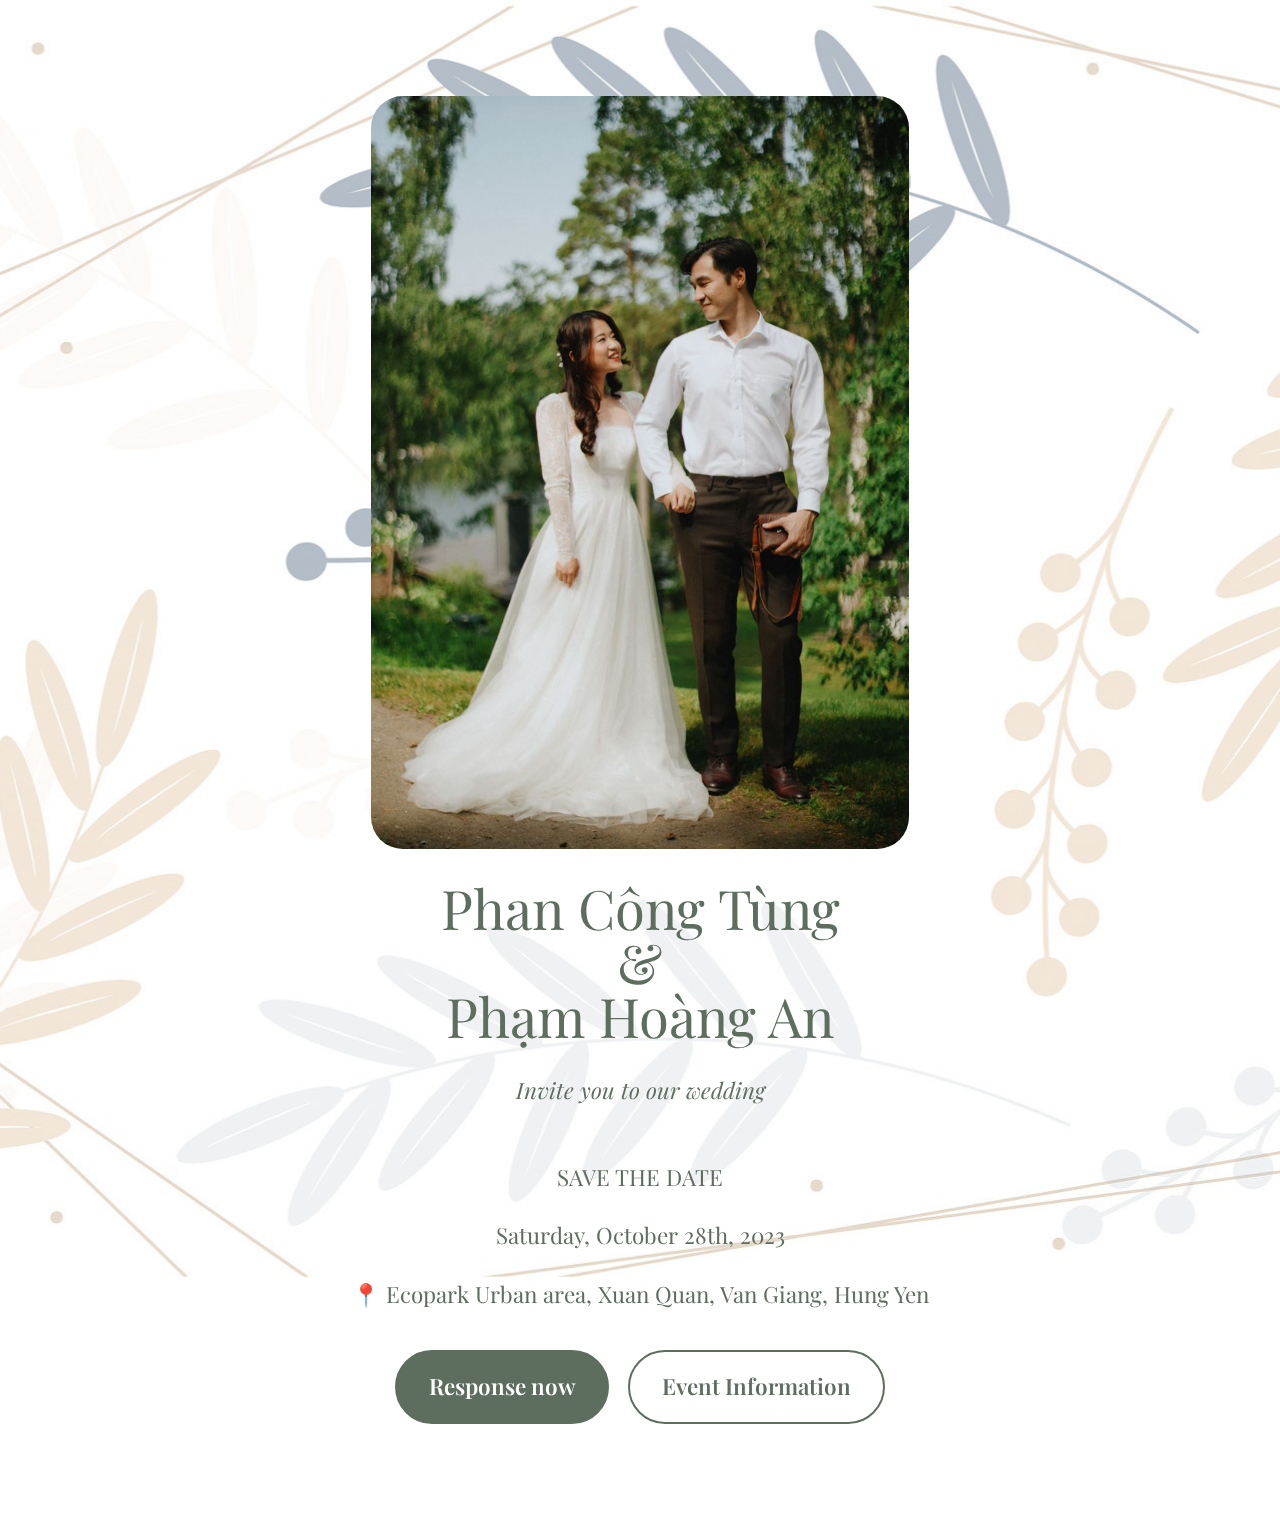
==== commit 203823d0: "update invitation" ====
--- a/index.html
+++ b/index.html
@@ -40,10 +40,10 @@
     </div>
     <div class="row justify-content-center">
       <div class="col-md-12 col-lg-9">
-        <h1 class="mbr-section-title mbr-fonts-style mb-4 display-1">Cong Tung &amp; Hoang An</h1>
+        <h1 class="mbr-section-title mbr-fonts-style mb-4 display-2">Phan Công Tùng <br>&amp; <br>Phạm Hoàng An</h1>
         <p class="mbr-text mbr-fonts-style mb-4 display-7"><em>
-          Invite you to their wedding<br></em><br><br>SAVE THE DATE<br><br>Saturday, October 28th, 2023<br><br>📍 Ecopark Urban area, Xuan Quan, Van Giang, Hung Yen<br></p>
-        <div class="mbr-section-btn mt-4"><a class="btn btn-primary display-4" href="https://mobiri.se">Response now</a> <a class="btn btn-primary-outline display-4" href="page1.html">Event Information</a></div>
+          Invite you to our wedding<br></em><br><br>SAVE THE DATE<br><br>Saturday, October 28th, 2023<br><br>📍 Ecopark Urban area, Xuan Quan, Van Giang, Hung Yen<br></p>
+        <div class="mbr-section-btn mt-4"><a class="btn btn-primary display-7" href="https://docs.google.com/forms/d/1Z6UUgmiE51zOVCgma87ySWihM6yQ5Pu80XU4ngGb8Bg" target="_blank">Response now</a> <a class="btn btn-primary-outline display-7" href="page1.html">Event Information</a></div>
       </div>
     </div>
   </div>
--- a/assets/mobirise/css/mbr-additional.css
+++ b/assets/mobirise/css/mbr-additional.css
@@ -13,6 +13,13 @@
 .item-wrapper {
   border-radius: 2rem !important;
 }
+
+.transport-map {
+  text-align: center;
+  font-size: 1.5rem;
+  font-style: italic;
+}
+
 .video-wrapper {
   overflow: hidden;
 }
@@ -29,11 +36,11 @@
 }
 .display-2 {
   font-family: 'Playfair Display', serif;
-  font-size: 4rem;
+  font-size: 3.4rem;
   line-height: 1;
 }
 .display-2 > .mbr-iconfont {
-  font-size: 5rem;
+  font-size: 4.25rem;
 }
 .display-4 {
   font-family: 'Playfair Display', serif;
@@ -76,9 +83,9 @@
     line-height: calc( 1.1 * (2.4rem + (5 - 2.4) * ((100vw - 20rem) / (48 - 20))));
   }
   .display-2 {
-    font-size: 3.2rem;
-    font-size: calc( 2.05rem + (4 - 2.05) * ((100vw - 20rem) / (48 - 20)));
-    line-height: calc( 1.3 * (2.05rem + (4 - 2.05) * ((100vw - 20rem) / (48 - 20))));
+    font-size: 2.72rem;
+    font-size: calc( 1.8399999999999999rem + (3.4 - 1.8399999999999999) * ((100vw - 20rem) / (48 - 20)));
+    line-height: calc( 1.3 * (1.8399999999999999rem + (3.4 - 1.8399999999999999) * ((100vw - 20rem) / (48 - 20))));
   }
   .display-4 {
     font-size: 0.8rem;
--- a/assets/mobirise/css/mbr-additional.css
+++ b/assets/mobirise/css/mbr-additional.css
@@ -13,6 +13,13 @@
 .item-wrapper {
   border-radius: 2rem !important;
 }
+
+.transport-map {
+  text-align: center;
+  font-size: 1.5rem;
+  font-style: italic;
+}
+
 .video-wrapper {
   overflow: hidden;
 }
@@ -29,11 +36,11 @@
 }
 .display-2 {
   font-family: 'Playfair Display', serif;
-  font-size: 4rem;
+  font-size: 3.4rem;
   line-height: 1;
 }
 .display-2 > .mbr-iconfont {
-  font-size: 5rem;
+  font-size: 4.25rem;
 }
 .display-4 {
   font-family: 'Playfair Display', serif;
@@ -76,9 +83,9 @@
     line-height: calc( 1.1 * (2.4rem + (5 - 2.4) * ((100vw - 20rem) / (48 - 20))));
   }
   .display-2 {
-    font-size: 3.2rem;
-    font-size: calc( 2.05rem + (4 - 2.05) * ((100vw - 20rem) / (48 - 20)));
-    line-height: calc( 1.3 * (2.05rem + (4 - 2.05) * ((100vw - 20rem) / (48 - 20))));
+    font-size: 2.72rem;
+    font-size: calc( 1.8399999999999999rem + (3.4 - 1.8399999999999999) * ((100vw - 20rem) / (48 - 20)));
+    line-height: calc( 1.3 * (1.8399999999999999rem + (3.4 - 1.8399999999999999) * ((100vw - 20rem) / (48 - 20))));
   }
   .display-4 {
     font-size: 0.8rem;
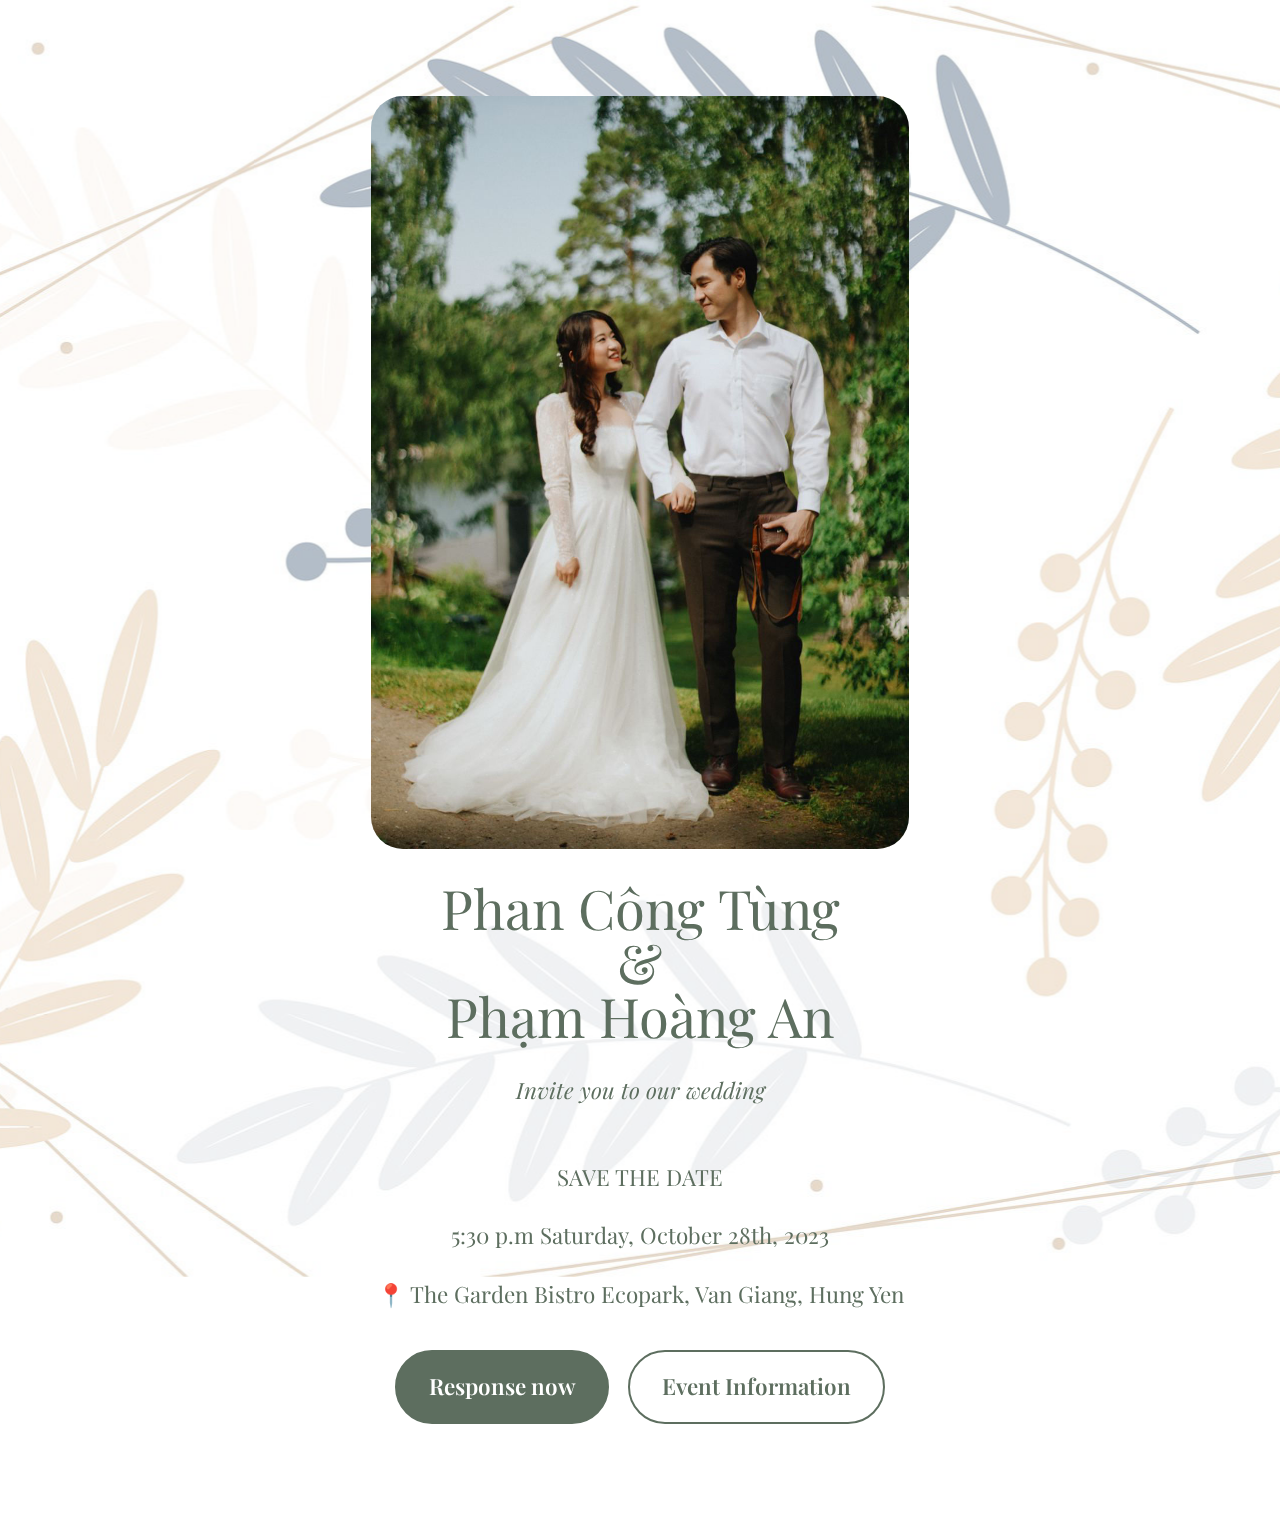
==== commit 8d22b7fb: "address changed" ====
--- a/index.html
+++ b/index.html
@@ -42,7 +42,7 @@
       <div class="col-md-12 col-lg-9">
         <h1 class="mbr-section-title mbr-fonts-style mb-4 display-2">Phan Công Tùng <br>&amp; <br>Phạm Hoàng An</h1>
         <p class="mbr-text mbr-fonts-style mb-4 display-7"><em>
-          Invite you to our wedding<br></em><br><br>SAVE THE DATE<br><br>Saturday, October 28th, 2023<br><br>📍 Ecopark Urban area, Xuan Quan, Van Giang, Hung Yen<br></p>
+          Invite you to our wedding<br></em><br><br>SAVE THE DATE<br><br>5:30 p.m Saturday, October 28th, 2023<br><br>📍 The Garden Bistro Ecopark, Van Giang, Hung Yen<br></p>
         <div class="mbr-section-btn mt-4"><a class="btn btn-primary display-7" href="https://docs.google.com/forms/d/1Z6UUgmiE51zOVCgma87ySWihM6yQ5Pu80XU4ngGb8Bg" target="_blank">Response now</a> <a class="btn btn-primary-outline display-7" href="page1.html">Event Information</a></div>
       </div>
     </div>
--- a/assets/theme/css/style.css
+++ b/assets/theme/css/style.css
@@ -962,4 +962,7 @@
 	padding: 0;
 	top: 0;
 	left: -2400px;
+}
+.hidden {
+  display: none;
 }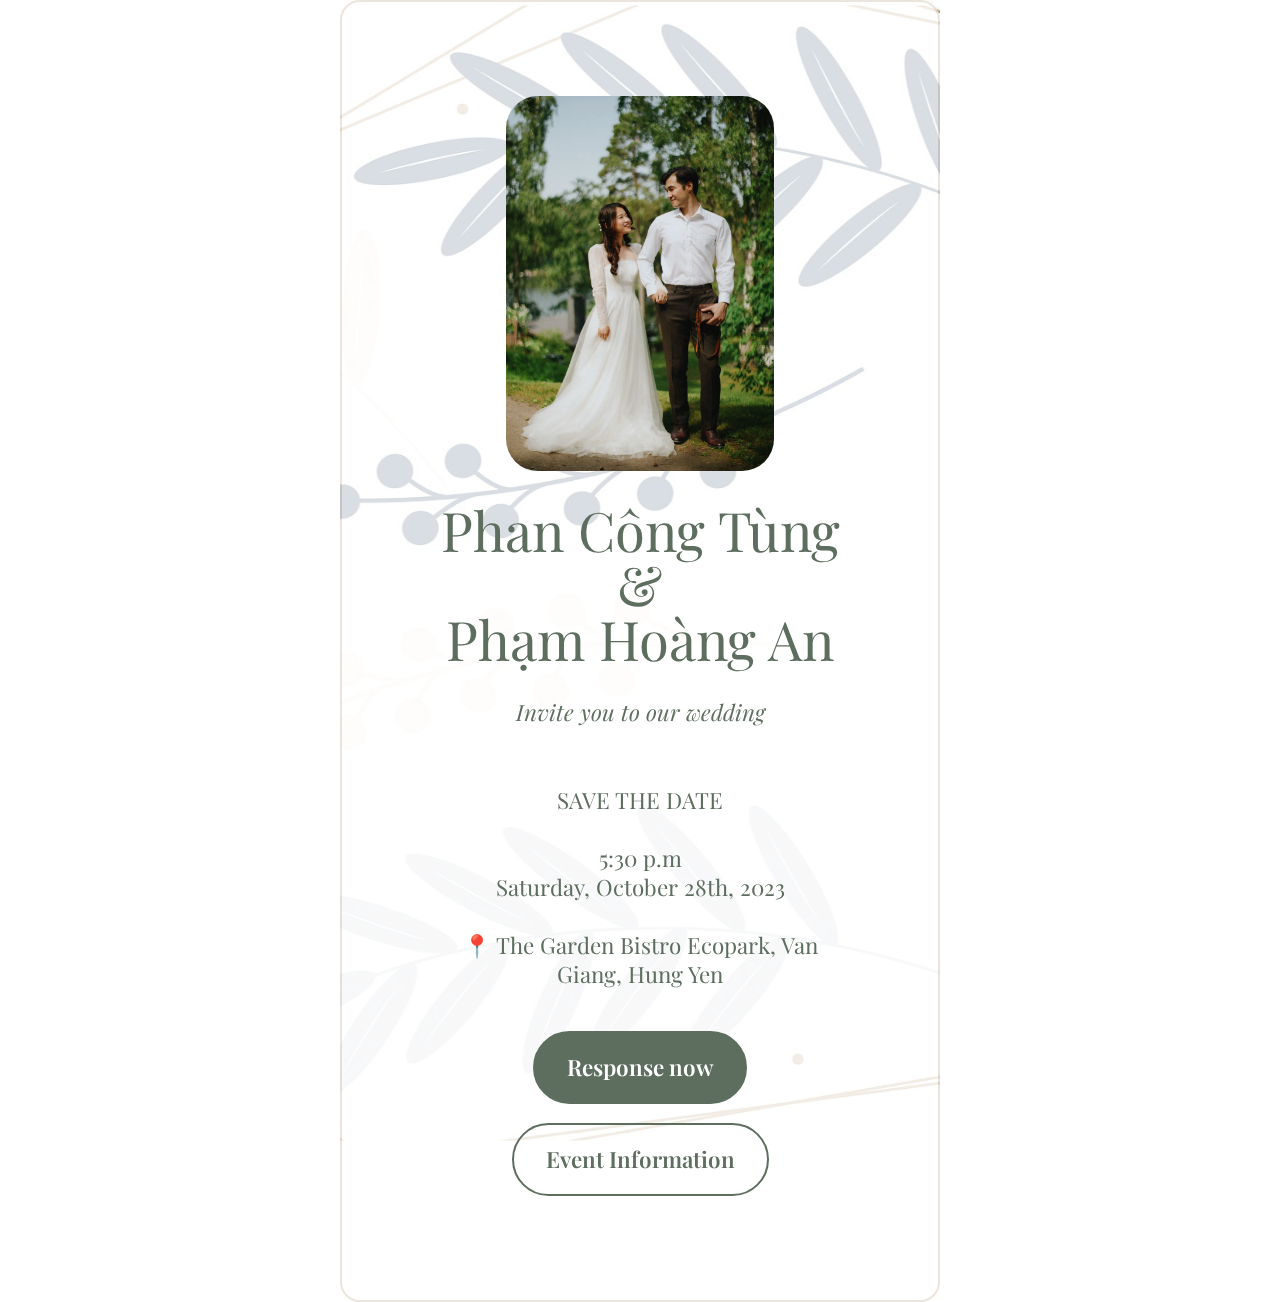
==== commit d37cdc24: "Tung fixing styles" ====
--- a/index.html
+++ b/index.html
@@ -1,5 +1,6 @@
 <!DOCTYPE html>
-<html  >
+<html>
+
 <head>
   <!-- Site made with Mobirise Website Builder v5.9.0, https://mobirise.com -->
   <meta charset="UTF-8">
@@ -8,55 +9,65 @@
   <meta name="viewport" content="width=device-width, initial-scale=1, minimum-scale=1">
   <link rel="shortcut icon" href="assets/images/146457-128x128.png" type="image/x-icon">
   <meta name="description" content="">
-  
-  
+
+
   <title>Frontpage</title>
   <link rel="stylesheet" href="assets/bootstrap/css/bootstrap.min.css">
   <link rel="stylesheet" href="assets/bootstrap/css/bootstrap-grid.min.css">
   <link rel="stylesheet" href="assets/bootstrap/css/bootstrap-reboot.min.css">
   <link rel="stylesheet" href="assets/parallax/jarallax.css">
   <link rel="stylesheet" href="assets/theme/css/style.css">
-  <link rel="preload" href="https://fonts.googleapis.com/css?family=Playfair+Display:400,500,600,700,800,900,400i,500i,600i,700i,800i,900i&display=swap" as="style" onload="this.onload=null;this.rel='stylesheet'">
-  <noscript><link rel="stylesheet" href="https://fonts.googleapis.com/css?family=Playfair+Display:400,500,600,700,800,900,400i,500i,600i,700i,800i,900i&display=swap"></noscript>
-  <link rel="preload" as="style" href="assets/mobirise/css/mbr-additional.css"><link rel="stylesheet" href="assets/mobirise/css/mbr-additional.css" type="text/css">
-
-  
-  
-  
-</head>
-<body>
-  
-  <section data-bs-version="5.1" class="header12 cid-tMr0xqbiCh mbr-parallax-background" id="header12-0">
-  
-
-  
-  <div class="mbr-overlay" style="opacity: 0.6; background-color: rgb(255, 255, 255);"></div>
-
-  <div class="text-center container">
-    <div class="row mb-4 justify-content-center">
-      <div class="col-12 col-md-6">
-        <img class="w-100" src="assets/images/2023-08-08-18.47.33-915x1280.jpg" alt="">
-      </div>
-    </div>
-    <div class="row justify-content-center">
-      <div class="col-md-12 col-lg-9">
-        <h1 class="mbr-section-title mbr-fonts-style mb-4 display-2">Phan Công Tùng <br>&amp; <br>Phạm Hoàng An</h1>
-        <p class="mbr-text mbr-fonts-style mb-4 display-7"><em>
-          Invite you to our wedding<br></em><br><br>SAVE THE DATE<br><br>5:30 p.m Saturday, October 28th, 2023<br><br>📍 The Garden Bistro Ecopark, Van Giang, Hung Yen<br></p>
-        <div class="mbr-section-btn mt-4"><a class="btn btn-primary display-7" href="https://docs.google.com/forms/d/1Z6UUgmiE51zOVCgma87ySWihM6yQ5Pu80XU4ngGb8Bg" target="_blank">Response now</a> <a class="btn btn-primary-outline display-7" href="page1.html">Event Information</a></div>
-      </div>
-    </div>
-  </div>
-</section>
+  <link rel="preload"
+    href="https://fonts.googleapis.com/css?family=Playfair+Display:400,500,600,700,800,900,400i,500i,600i,700i,800i,900i&display=swap"
+    as="style" onload="this.onload=null;this.rel='stylesheet'">
+  <noscript>
+    <link rel="stylesheet"
+      href="https://fonts.googleapis.com/css?family=Playfair+Display:400,500,600,700,800,900,400i,500i,600i,700i,800i,900i&display=swap">
+  </noscript>
+  <link rel="preload" as="style" href="assets/mobirise/css/mbr-additional.css">
+  <link rel="stylesheet" href="assets/mobirise/css/mbr-additional.css" type="text/css">
 
 
-<script src="assets/bootstrap/js/bootstrap.bundle.min.js"></script>
+
+
+</head>
+
+<body>
+
+  <div class="main-content-wrapper">
+    <section data-bs-version="5.1" class="header12 cid-tMr0xqbiCh mbr-parallax-background main-content" id="header12-0">
+      <div class="mbr-overlay invitation-layout" style="opacity: 0.8; background-color: rgb(255, 255, 255);"></div>
+      <div class="text-center container">
+        <div class="row mb-4 justify-content-center">
+          <div class="col-12 col-md-6">
+            <img class="w-100" src="assets/images/2023-08-08-18.47.33-915x1280.jpg" alt="">
+          </div>
+        </div>
+        <div class="row justify-content-center">
+          <div class="col-md-12 col-lg-9">
+            <h1 class="mbr-section-title mbr-fonts-style mb-4 display-2">Phan Công Tùng <br>&amp; <br>Phạm Hoàng An</h1>
+            <p class="mbr-text mbr-fonts-style mb-4 display-7"><em>
+                Invite you to our wedding<br></em><br><br>SAVE THE DATE<br><br>5:30 p.m <br>Saturday, October 28th,
+              2023<br><br>📍 The Garden Bistro Ecopark, Van Giang, Hung Yen<br></p>
+            <div class="mbr-section-btn mt-4"><a class="btn btn-primary display-7"
+                href="https://docs.google.com/forms/d/1Z6UUgmiE51zOVCgma87ySWihM6yQ5Pu80XU4ngGb8Bg"
+                target="_blank">Response now</a> <a class="btn btn-primary-outline display-7" href="page1.html">Event
+                Information</a></div>
+          </div>
+        </div>
+      </div>
+    </section>
+  </div>
+
+
+  <script src="assets/bootstrap/js/bootstrap.bundle.min.js"></script>
   <script src="assets/parallax/jarallax.js"></script>
   <script src="assets/smoothscroll/smooth-scroll.js"></script>
   <script src="assets/ytplayer/index.js"></script>
   <script src="assets/theme/js/script.js"></script>
-  
-  
-  
+
+
+
 </body>
+
 </html>--- a/assets/theme/css/style.css
+++ b/assets/theme/css/style.css
@@ -965,4 +965,40 @@
 }
 .hidden {
   display: none;
+}
+
+/* Tung additional code */
+/* Main page */
+.main-content {
+  max-width: 600px;
+}
+.main-content-wrapper {
+  display: flex;
+  justify-content: center; /* Center the .centered-div horizontally */
+  align-items: center; /* Center the .centered-div vertically */
+}
+.invitation-layout {
+  border: 2px solid #e6dfd6;
+  border-radius: 20px;
+}
+
+@media (max-width: 767px) {
+  body .cid-tMrcsbmBo6 .row:nth-child(even) {
+      flex-direction: unset;
+  }
+}
+
+/* Second page */
+.inner-wrapper {
+  display: flex;
+  justify-content: center; /* Center the .centered-div horizontally */
+  align-items: center; /* Center the .centered-div vertically */
+}
+.body-inner-second-page {
+  max-width: 800px;
+  border: 2px solid #e6dfd6;
+}
+
+.transport-map a {
+  text-decoration: underline;
 }